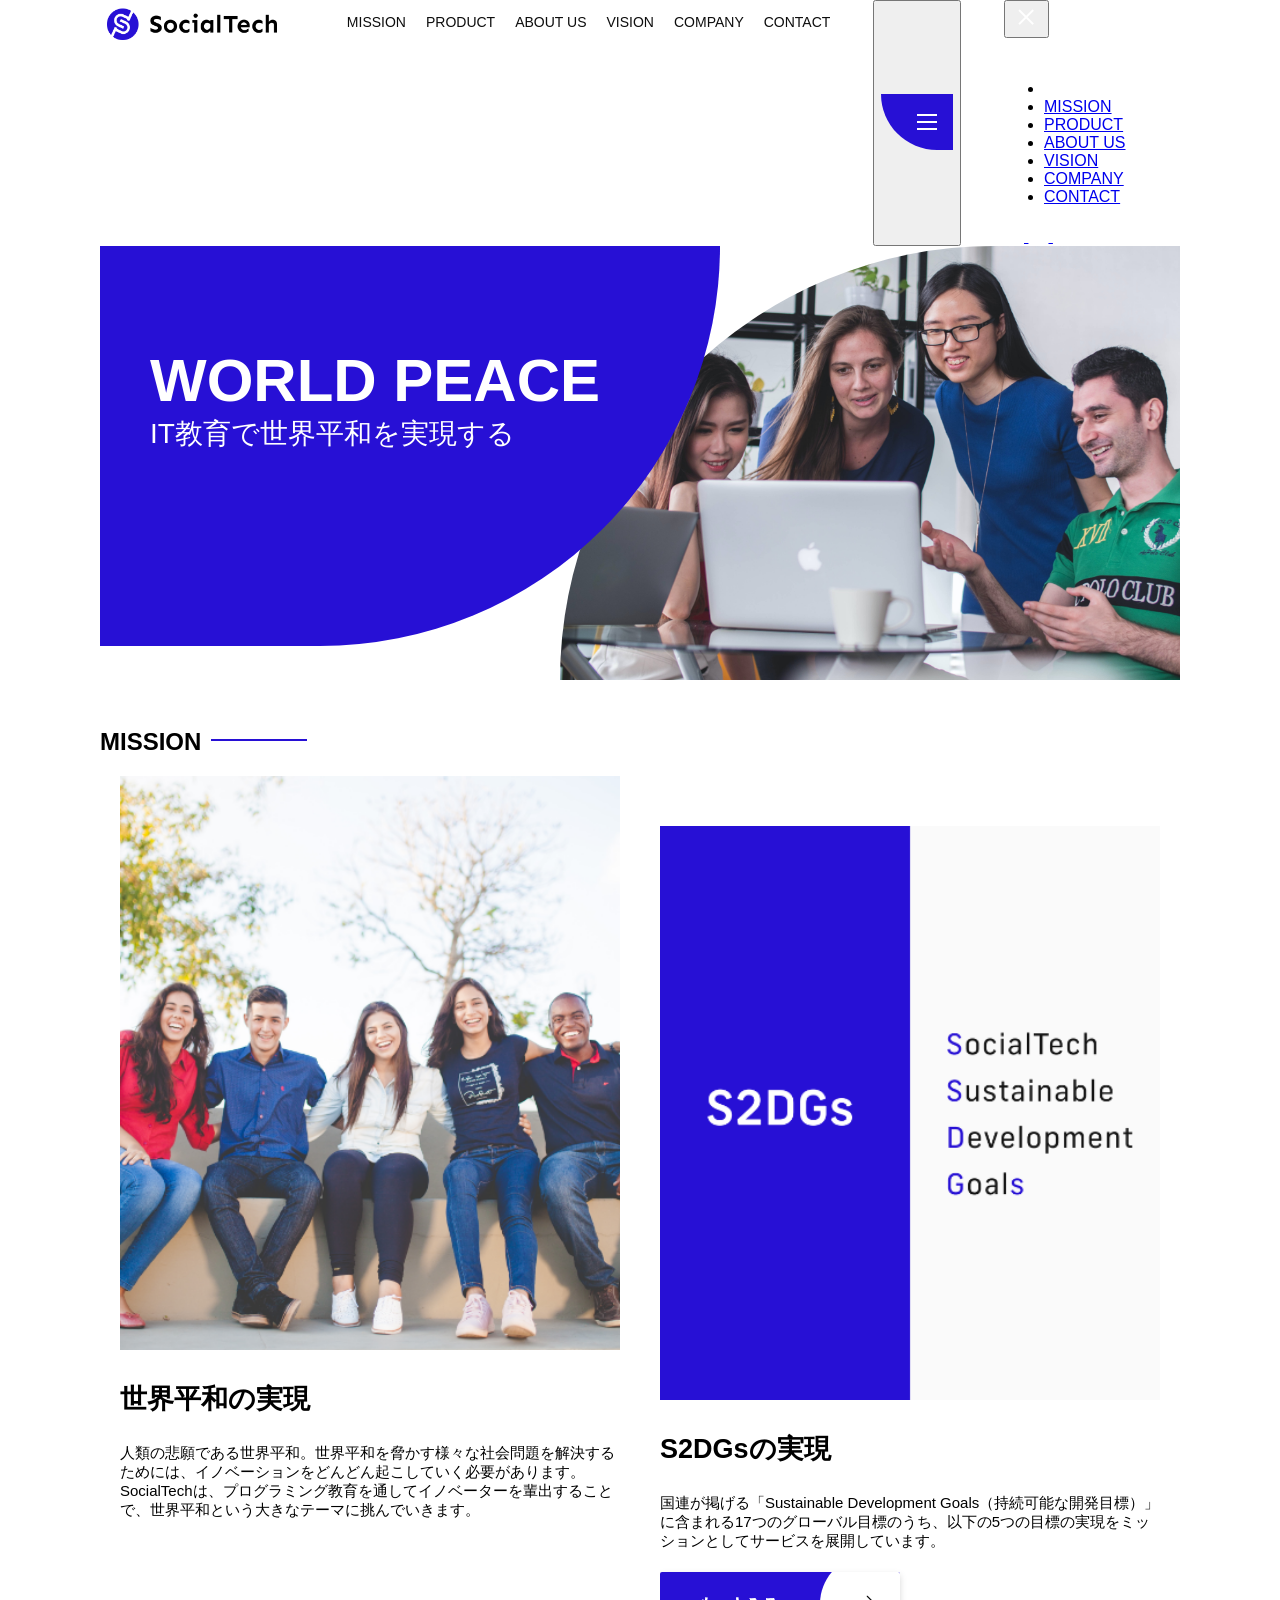
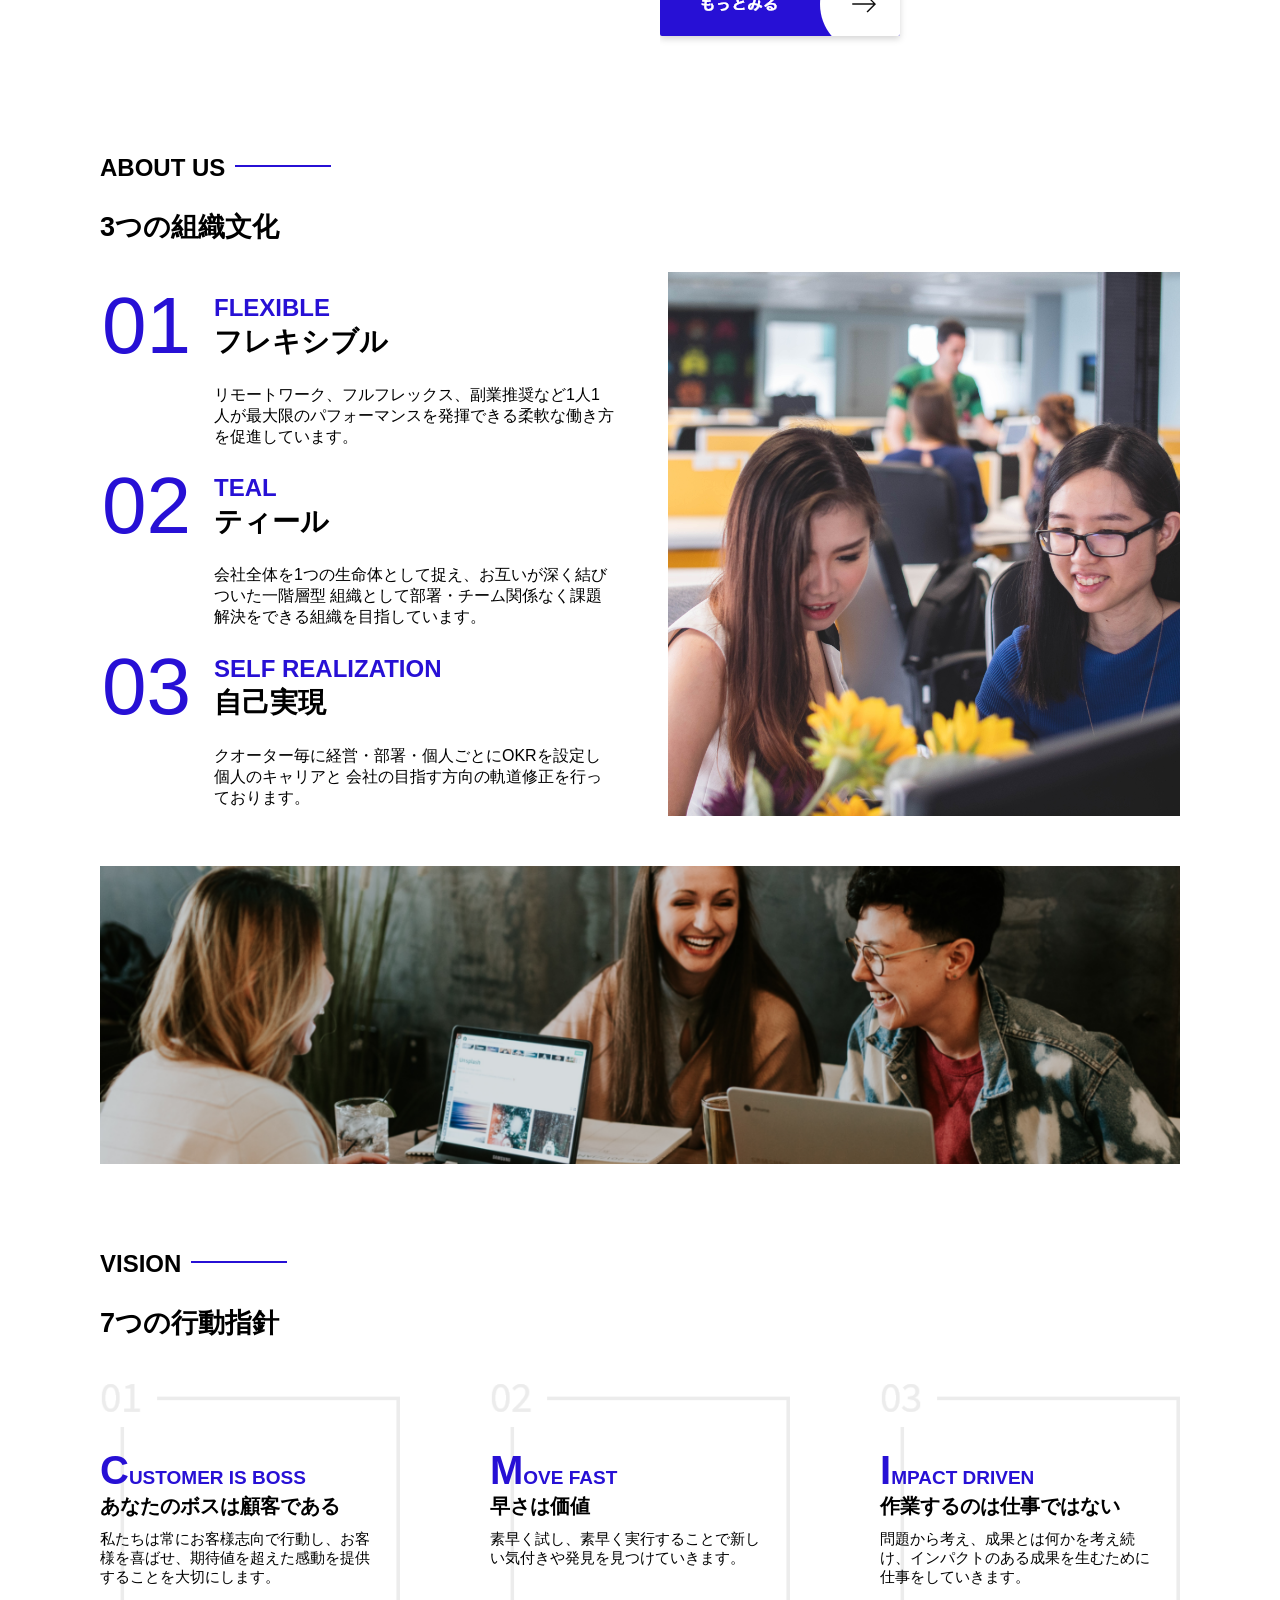
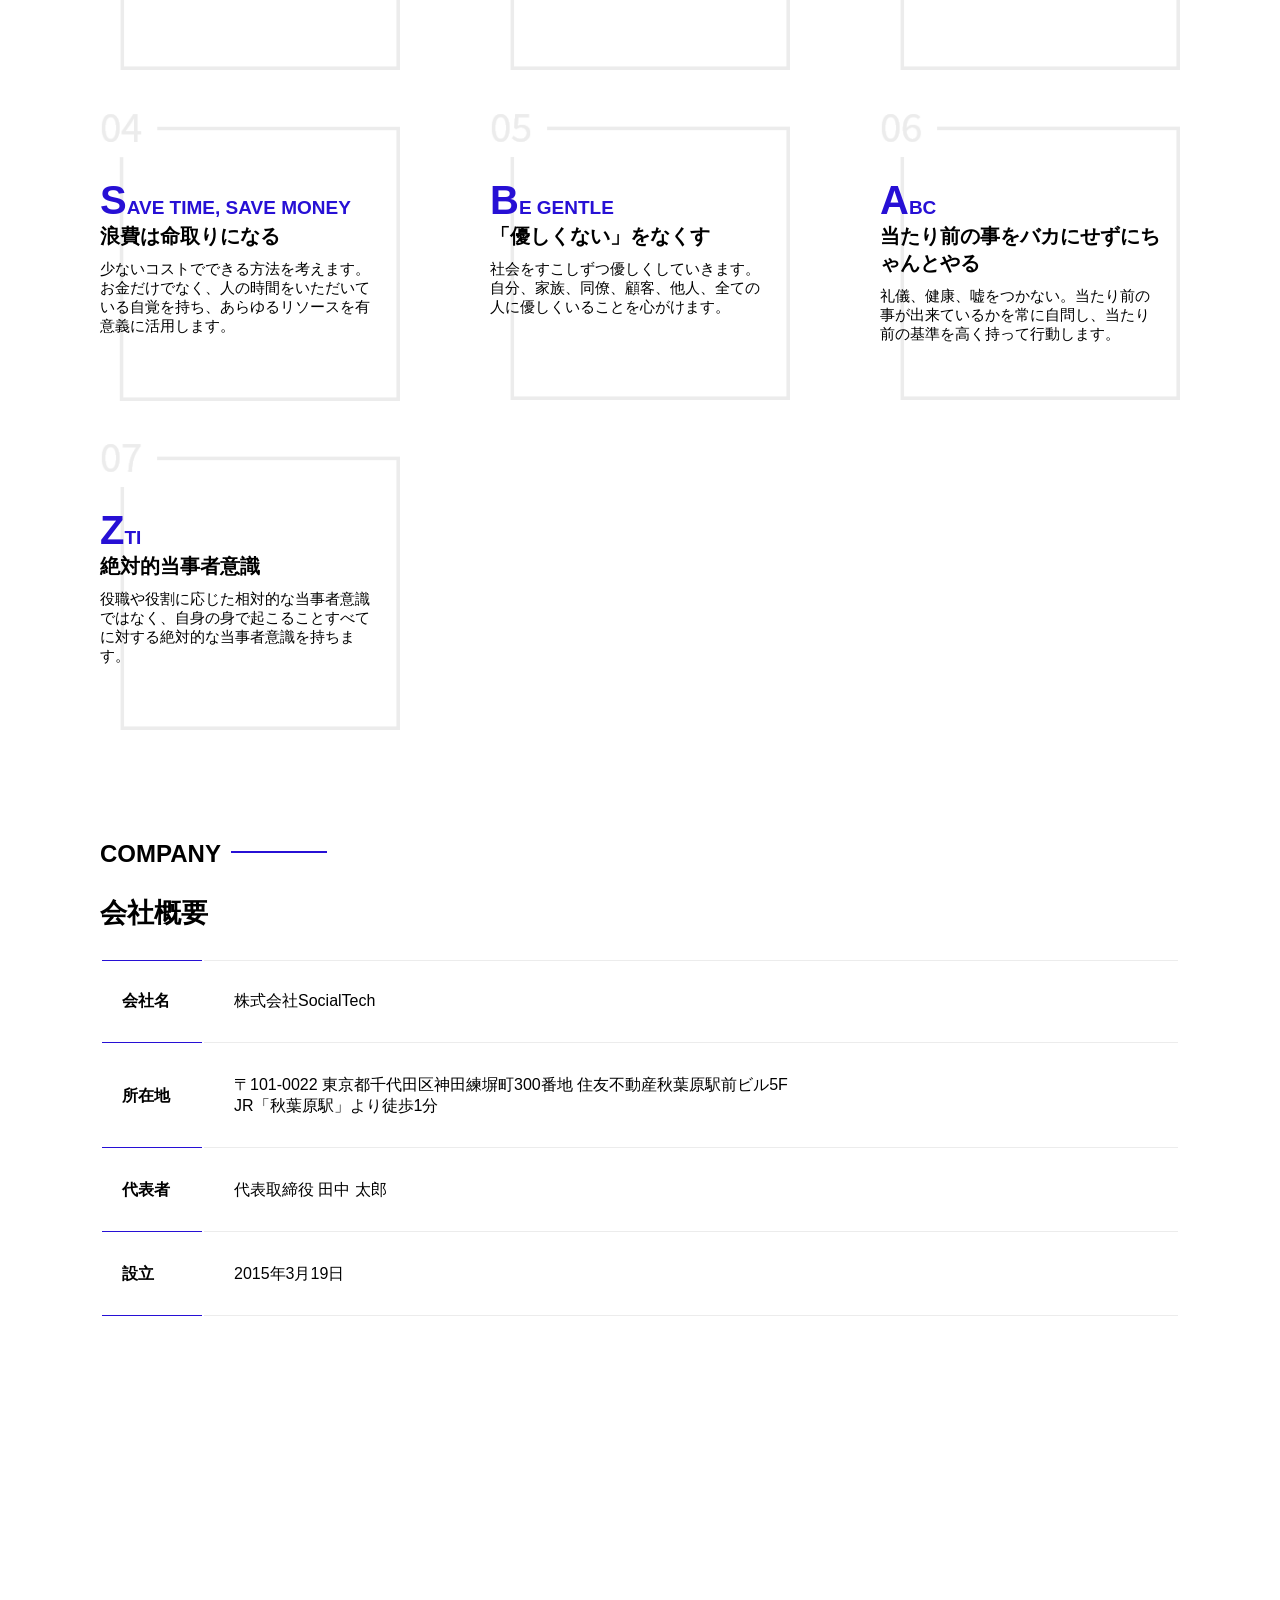
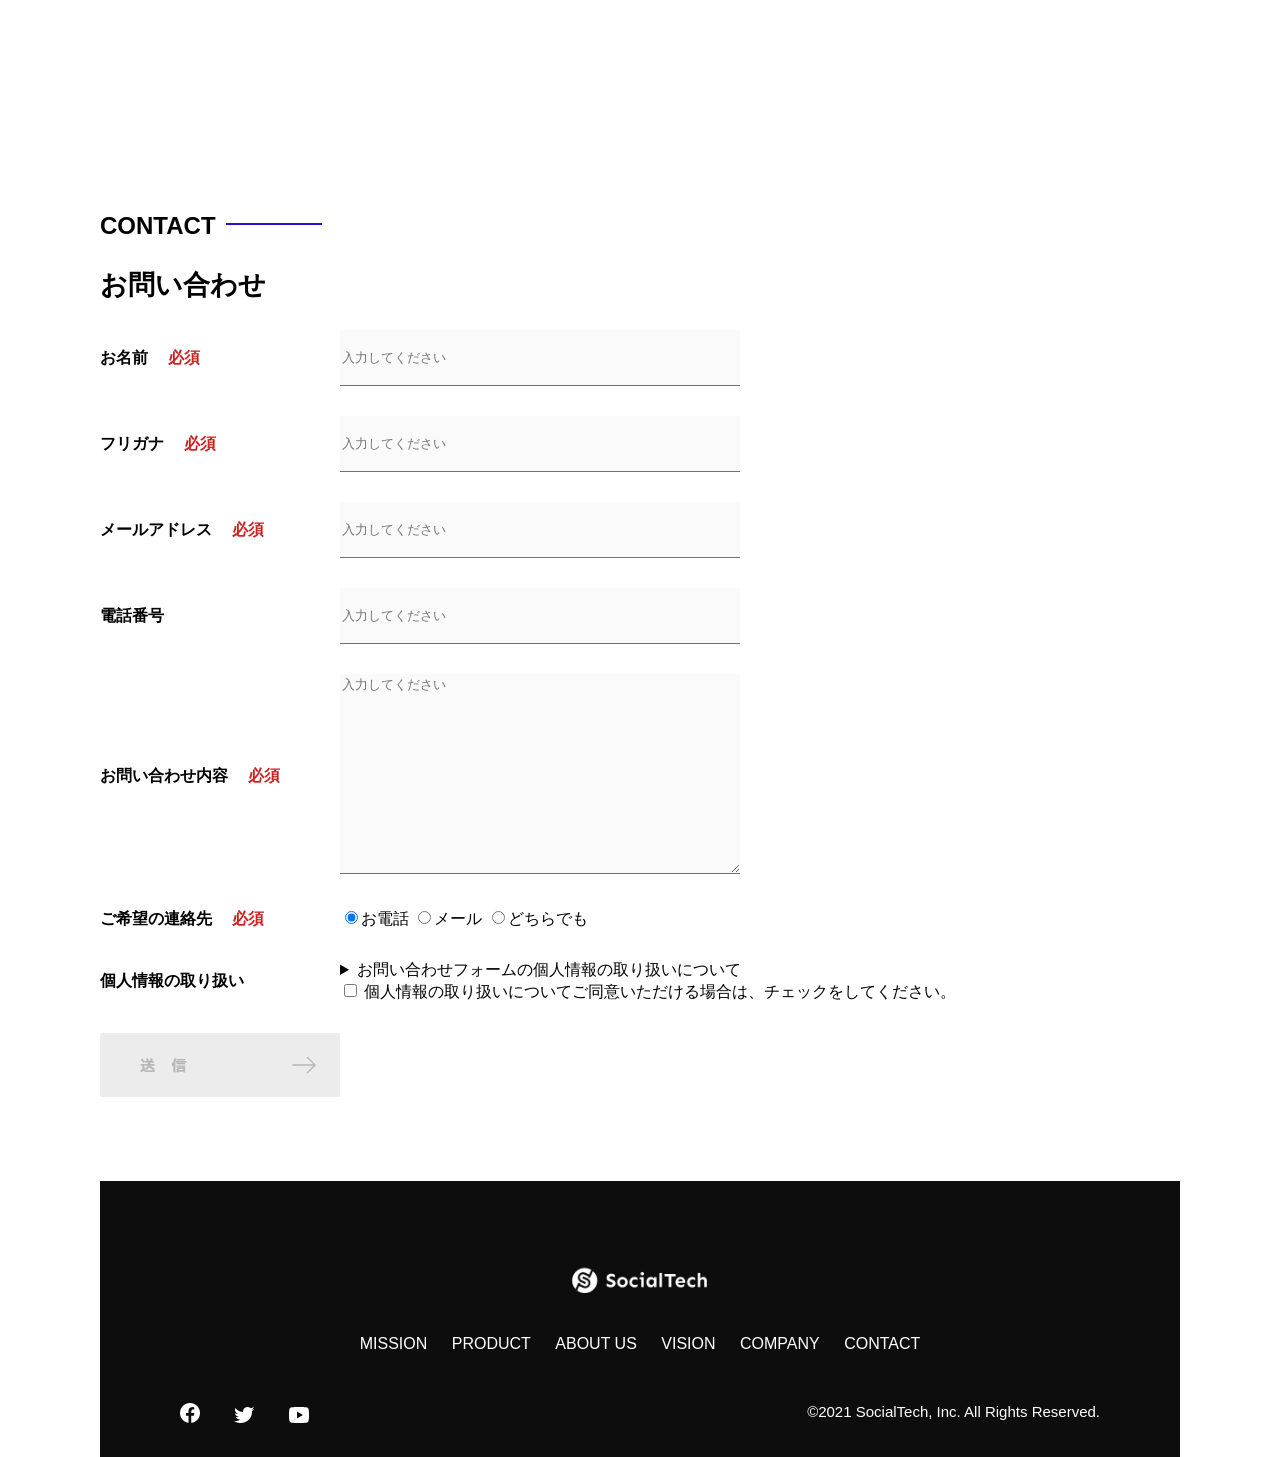
==== index.html @ 0f9f75aa "再アップ" ====
<!DOCTYPE html>
 <html>
 <head>
    <title>SocialTech</title>
     <meta charset="UTF-8">
     <meta name="description" content="SocialTechはEdTech業界のリーディングカンパニーを目指します。">
       <meta name="viewport" content="width=device-width, initial-scale=1.0">
        <link rel="stylesheet" href="style.css">
 </head>
 <body>
    <header>
       <a href="index.html" id="logo"><img src="images/logo.png" alt="トップページに戻る"></a>
     <nav id="nav-pc">
       <ul>
        <li><a href="mission.html">MISSION</a></li>
        <li><a href="product.html">PRODUCT</a></li>
        <li><a href="index.html#aboutus">ABOUT US</a></li>
        <li><a href="index.html#vision">VISION</a></li>
        <li><a href="index.html#company">COMPANY</a></li>
        <li><a href="index.html#contact">CONTACT</a></li>
       </ul>
   </nav>
   <button id="menu-sp" onclick="document.getElementById('nav-sp').style.display = 'block'">
         <img src="images/button-menu.png" alt="ナビゲーションを開く">
       </button>
       <div id="nav-sp">
         <button id="close" onclick="document.getElementById('nav-sp').style.display = 'none'">
           <img src="images/button-close.png" alt="ナビゲーションを閉じる">
         </button>

         <nav>
           <ul>
             <li>
               <a id="logo-sp" href="index.html" onclick="document.getElementById('nav-sp').style.display = 'none'"><img src="images/logo-sp.png" alt="トップページに戻る"></a>
             </li>
             <li><a class="menu" href="mission.html" onclick="document.getElementById('nav-sp').style.display = 'none'">MISSION</a></li>
             <li><a class="menu" href="product.html" onclick="document.getElementById('nav-sp').style.display = 'none'">PRODUCT</a></li>
             <li><a class="menu" href="index.html#aboutus" onclick="document.getElementById('nav-sp').style.display = 'none'">ABOUT US</a></li>
             <li><a class="menu" href="index.html#vision" onclick="document.getElementById('nav-sp').style.display = 'none'">VISION</a></li>
             <li><a class="menu" href="index.html#company" onclick="document.getElementById('nav-sp').style.display = 'none'">COMPANY</a></li>
             <li><a class="menu" href="index.html#contact" onclick="document.getElementById('nav-sp').style.display = 'none'">CONTACT</a></li>
           </ul>
         </nav>
         <div id="sns">
           <a href="https://www.facebook.com/sejuku2013">
             <img src="images/button-facebook.png" alt="Facebookのリンク">
           </a>
           <a href="https://twitter.com/samuraijuku">
             <img src="images/button-twitter.png" alt="Twitterのリンク">
           </a>
           <a href="https://www.youtube.com/channel/UCCFOQO5aDK0xXam4cUQXT8g">
             <img src="images/button-youtube.png" alt="YouTubeのリンク">
           </a>
         </div>
       </div>
  </header>
   <main>
    <article>
        <section id="main-visual">
            <div id="main-message">
            <h1>WORLD PEACE</h1>
            <p>IT教育で世界平和を実現する</p>
        </div>
        <img src="images/index/index-main.png" alt="PCの周りに集まる多国籍の仲間たち">
      </section>
      <section id="mission">
        <h2 class="index-h2">MISSION</h2>
        <div id="mission-flex">
          <div>
           <img id="mission-photo" src="images/index/index-mission.png" alt="屋外のベンチで写真を撮影する多国籍の仲間たち">
            <h3>世界平和の実現</h3>
            <p>
              人類の悲願である世界平和。世界平和を脅かす様々な社会問題を解決するためには、イノベーションをどんどん起こしていく必要があります。SocialTechは、プログラミング教育を通してイノベーターを輩出することで、世界平和という大きなテーマに挑んでいきます。
            </p>
          </div>
          <div>
          <img id="s2dgs" src="images/index/s2dgs.png" alt="S2DGs">
            <h3>S2DGsの実現</h3>
            <p>国連が掲げる「Sustainable Development Goals（持続可能な開発目標）」に含まれる17つのグローバル目標のうち、以下の5つの目標の実現をミッションとしてサービスを展開しています。</p>
            <a href="mission.html">
              <img src="images/button-more.png" alt="もっとみる">
            </a>
        </div>
      </section>
      <section id="aboutus">
        <h2 class="index-h2">ABOUT US</h2>
        <h3>3つの組織文化</h3>
        <div>
          <table class="culture-table">
            <tr>
              <td class="culture-num">01</td>
              <th><span class="culture-en">FLEXIBLE</span><br>フレキシブル</th>
            </tr>
            <tr>
              <td>
                <!--空のセル-->
              </td>
              <td class="culture-description">リモートワーク、フルフレックス、副業推奨など1人1人が最大限のパフォーマンスを発揮できる柔軟な働き方を促進しています。</td>
            </tr>
            <tr>
              <td class="culture-num">02</td>
              <th><span class="culture-en">TEAL</span><br>ティール</th>
            </tr>
            <tr>
              <td>
                <!--空のセル-->
              </td>
              <td class="culture-description">会社全体を1つの生命体として捉え、お互いが深く結びついた一階層型 組織として部署・チーム関係なく課題解決をできる組織を目指しています。</td>
            </tr>
            <tr>
              <td class="culture-num">03</td>
              <th><span class="culture-en">SELF REALIZATION</span><br>自己実現</th>
            </tr>
            <tr>
              <td>
                <!--空のセル-->
              </td>
              <td class="culture-description">クオーター毎に経営・部署・個人ごとにOKRを設定し個人のキャリアと 会社の目指す方向の軌道修正を行っております。</td>
            </tr>
          </table>
          <img class="culture-img" src="images/index/index-aboutus1.png" alt="笑顔で話し合う2人の女性">
        </div>
        <img class="culture-img2" src="images/index/index-aboutus2.png" alt="笑顔で話し合う3人の男女">
      </section>
       <section id="vision">
        <h2 class="index-h2">VISION</h2>
        <h3>7つの行動指針</h3>
        <div>
            <div class="vision-box">
               <img src="images/index/vision-01.png" alt="01">
               <div>
                 <h4>CUSTOMER IS BOSS</h4>
                 <h5>あなたのボスは顧客である</h5>
                 <p>私たちは常にお客様志向で行動し、お客様を喜ばせ、期待値を超えた感動を提供することを大切にします。</p>
               </div>
             </div>
             <div class="vision-box">
               <img src="images/index/vision-02.png" alt="02">
               <div>
                 <h4>MOVE FAST</h4>
                 <h5>早さは価値</h5>
                 <p>素早く試し、素早く実行することで新しい気付きや発見を見つけていきます。</p>
               </div>
             </div>
             <div class="vision-box">
               <img src="images/index/vision-03.png" alt="03">
               <div>
                 <h4>IMPACT DRIVEN</h4>
                 <h5>作業するのは仕事ではない</h5>
                 <p>問題から考え、成果とは何かを考え続け、インパクトのある成果を生むために仕事をしていきます。</p>
               </div>
             </div>
             <div class="vision-box">
               <img src="images/index/vision-04.png" alt="04">
               <div>
                 <h4>SAVE TIME, SAVE MONEY</h4>
                 <h5>浪費は命取りになる</h5>
                 <p>少ないコストでできる方法を考えます。お金だけでなく、人の時間をいただいている自覚を持ち、あらゆるリソースを有意義に活用します。</p>
               </div>
             </div>
             <div class="vision-box">
               <img src="images/index/vision-05.png" alt="05">
               <div>
                 <h4>BE GENTLE</h4>
                 <h5>「優しくない」をなくす</h5>
                 <p>社会をすこしずつ優しくしていきます。自分、家族、同僚、顧客、他人、全ての人に優しくいることを心がけます。</p>
               </div>
             </div>
             <div class="vision-box">
               <img src="images/index/vision-06.png" alt="06">
               <div>
                 <h4>ABC</h4>
                 <h5>当たり前の事をバカにせずにちゃんとやる</h5>
                 <p>礼儀、健康、嘘をつかない。当たり前の事が出来ているかを常に自問し、当たり前の基準を高く持って行動します。</p>
               </div>
             </div>
             <div class="vision-box">
               <img src="images/index/vision-07.png" alt="07">
               <div>
                 <h4>ZTI</h4>
                 <h5>絶対的当事者意識</h5>
                 <p>役職や役割に応じた相対的な当事者意識ではなく、自身の身で起こることすべてに対する絶対的な当事者意識を持ちます。</p>
               </div>
             </div>
        </div>
      </section>
       <section id="company">
        <h2 class="index-h2">COMPANY</h2>
        <h3>会社概要</h3>
        <table id="company-table">
             <tr>
               <th class="tableheader tableheader-first">会社名</th>
               <td class="cell cell-first">株式会社SocialTech</td>
             </tr>
             <tr>
               <th class="tableheader">所在地</th>
               <td class="cell">〒101-0022 東京都千代田区神田練塀町300番地 住友不動産秋葉原駅前ビル5F<br>JR「秋葉原駅」より徒歩1分</td>
             </tr>
             <tr>
               <th class="tableheader">代表者</th>
               <td class="cell">代表取締役 田中 太郎</td>
             </tr>
             <tr>
               <th class="tableheader">設立</th>
               <td class="cell">2015年3月19日</td>
             </tr>
           </table>
           <iframe src="https://www.google.com/maps/embed?pb=!1m18!1m12!1m3!1d3240.0688551336807!2d139.7720776771055!3d35.69992317258124!2m3!1f0!2f0!3f0!3m2!1i1024!2i768!4f13.1!3m3!1m2!1s0x60188fee13660e23%3A0x77137876edf742ac!2z5L2P5Y-L5LiN5YuV55Sj56eL6JGJ5Y6f6aeF5YmN44OT44Or!5e0!3m2!1sja!2sjp!4v1704858013291!5m2!1sja!2sjp" 
 style="border: 0" allowfullscreen="" loading="lazy">
 </iframe>
      </section>
      <section id="contact">
        <h2 class="index-h2">CONTACT</h2>
        <h3>お問い合わせ</h3>
        <form>
          <div>
            <div class="contact-heading">
              <label class="contact-label">お名前<span class="contact-span">必須</span></label>
            </div>
            <div>
              <input type="text" name="name" placeholder="入力してください" class="contact-textbox">
            </div>
          </div>
          <div>
            <div class="contact-heading">
              <label class="contact-label">フリガナ<span class="contact-span">必須</span></label>
            </div>
            <div>
              <input type="text" name="hurigana" placeholder="入力してください" class="contact-textbox">
            </div>
          </div>
          <div>
            <div class="contact-heading">
              <label class="contact-label">メールアドレス<span class="contact-span">必須</span></label>
            </div>
            <div>
              <input type="text" name="email" placeholder="入力してください" class="contact-textbox">
            </div>
          </div>
          <div>
            <div class="contact-heading">
              <label class="contact-label">電話番号</label>
            </div>
            <div>
              <input type="text" name="tel" placeholder="入力してください" class="contact-textbox">
            </div>
          </div>
          <div>
            <div class="contact-heading">
              <label class="contact-label">お問い合わせ内容<span class="contact-span">必須</span></label>
            </div>
            <div>
              <textarea class="contact-textarea" placeholder="入力してください" name="message"></textarea>
            </div>
          </div>
          <div>
            <div class="contact-heading">
              <label class="contact-label">ご希望の連絡先<span class="contact-span">必須</span></label>
            </div>
            <div>
              <input class="radiobutton" type="radio" value="tel" name="contact" checked><label>お電話</label>
              <input class="radiobutton" type="radio" value="mail" name="contact"><label>メール</label>
              <input class="radiobutton" type="radio" value="both" name="contact"><label>どちらでも</label>
            </div>
          </div>
          <div>
               <div class="contact-heading">
                 <label class="contact-label">個人情報の取り扱い</label>
               </div>
               <div>
                 <details>
                   <summary>お問い合わせフォームの個人情報の取り扱いについて</summary>
                   <div>
                     <dl>
                       <dt>１．組織の名称又は氏名</dt>
                       <dd>株式会社SocialTech</dd>
                       <dt>２．個人情報保護管理者（若しくはその代理人）の氏名又は職名、所属及び連絡先</dt>
                       <dd>
                         <p>鈴木 一郎 コーポレート部</p>
                         <p>メールアドレス：samurai@example.com</p>
                         <p>TEL：03-1234-5678</p>
                       </dd>
                       <dt>３．個人情報の利用目的</dt>
                       <dd>
                         <ul>
                           <li>本サービス及び本サービスに関連する情報の提供又はそれらに関する連絡のため</li>
                           <li>ユーザーの本人確認のため</li>
                           <li>当社サービスのご案内のため</li>
                           <li>当社の商品等の広告または宣伝（電子メールによるものを含むものとします。）</li>
                         </ul>
                       </dd>
                       <dt>４．個人情報の取り扱い業務の委託</dt>
                       <dd>個人情報の取扱業務の全部または一部を外部に業務委託する場合があります。その際、弊社は、個人情報を適切に保護できる管理体制を敷き実行していることを条件として委託先を厳選したうえで、機密保持契約を委託先と締結し、お客様の個人情報を厳密に管理させます。</dd>
                       <dt>５．個人情報の開示等の請求</dt>
                       <dd>
                         お客様は、弊社に対してご自身の個人情報の開示等（利用目的の通知、開示、内容の訂正・追加・削除、利用の停止または消去、第三者への提供の停止）に関して、当社問合わせ窓口に申し出ることができます。<br>
                         その際、弊社はお客様ご本人を確認させていただいたうえで、合理的な期間内に対応いたします。<br>
                         なお、個人情報に関する弊社問合わせ先は、次の通りです。
                       </dd>
                       <dd>
                         <p>株式会社SocialTech　個人情報問合せ窓口</p>
                         <p>〒150-0043　東京都千代田区神田練塀町300番地 住友不動産秋葉原駅前ビル5F</p>
                         <p>メールアドレス：samurai@example.com　TEL：03-1234-5678</p>
                       </dd>
 
                       <dt>６．個人情報を提供されることの任意性について</dt>
                       <dd>お客様がご自身の個人情報を弊社に提供されるか否かは、お客様のご判断によりますが、もしご提供されない場合には、適切なサービスが提供できない場合がありますので予めご了承ください。</dd>
                     </dl>
                   </div>
                 </details>
                 <input type="checkbox" name="agree">
                 <span>個人情報の取り扱いについてご同意いただける場合は、チェックをしてください。</span>
               </div>
             </div>
             <input type="image" src="images/button-submit.png" alt="送信する">
        </form>
      </section>
    </article>
  </main>

   <footer>
      <div id="footer-logo">
        <img src="images/logo-sp.png" alt="SocialTech">
      </div>
      <div id="footer-link">
        <a href="mission.html">MISSION</a>
        <a href="product.html">PRODUCT</a>
        <a href="index.html#aboutus">ABOUT US</a>
        <a href="index.html#vision">VISION</a>
        <a href="index.html#company">COMPANY</a>
        <a href="index.html#contact">CONTACT</a>
      </div>
      <div id="sns-footer">
         <div class="sns-btns">
           <a href="https://www.facebook.com/sejuku2013"><img src="images/button-facebook.png" alt="Facebookのリンク"></a>
           <a href="https://twitter.com/samuraijuku"><img src="images/button-twitter.png" alt="Twitterのリンク"></a>
           <a href="https://www.youtube.com/channel/UCCFOQO5aDK0xXam4cUQXT8g"><img src="images/button-youtube.png" alt="YouTubeのリンク"></a>
         </div>
         <p id="copyright">&copy;2021 SocialTech, Inc. All Rights Reserved.</p>
       </div>
    </footer>
 </body>
 </html>
---- style.css ----
/* PC、スマホ共通スタイル */
* {
  box-sizing: border-box;
}

p {
  font-size: 15px;
}

body {
     max-width: 1080px;
   margin: 0 auto 0 auto;
  font-family: "Source Sans Pro", "Hiragino Kaku Gothic ProN", Meiryo, Arial, sans-serif;
}
 header {
   display: flex;
   justify-content: space-between;
 }
 #nav-pc {
   font-size: 14px;
 }
 
 #nav-pc ul {
   display: flex;
   padding-left: 0;
 }
 
 #nav-pc li {
   list-style: none;
 }
 
 /* ナビゲーションのリンクの装飾設定 */
 #nav-pc a {
   text-decoration: none;
   margin-left: 20px;
   color: #0d0d0d;
 }
 
 #nav-pc a:hover {
   text-decoration: underline;
 }

 #main-visual {
   position: relative;
   height: 400px;
 }

 #main-message {
   position: absolute;
   top: 0;
   left: 0;
   background-color: #2710d5;
   color: #ffffff;
   border-radius: 0 0 476px 0;
   max-width: 620px;
   height: 100%;
   width: 100%;
   z-index: 11;
 }

 #main-message > h1 {
   font-size: 60px;
   margin: 100px 0 0 50px;
 }
 #main-message > p { 
   font-size: 28px;
   margin: 0 0 0 50px;
 }
 #main-visual > img {
   max-width: 620px;
   border-radius: 476px 0 0 0;
   position: absolute;
   top: 0;
   right: 0;
   z-index: 10;
 }
 h2 {
   margin: 40px 0 0 0;
 }
 
 h2::after {
   content: url("images/line.png");
   margin-left: 10px;
 }
 
 h3 {
   font-size: 27px;
 }
 #mission {
   margin: 80px auto 80px auto;
 }
 
 #mission-flex {
   display: flex;
 }
 #mission-flex > div {
   width: 50%;
   margin: 20px;
 }
 
 #mission-photo {
   width: 100%;
 }
 
 #s2dgs {
   margin-top: 50px;
   width: 100%;
 }
  #aboutus {
   margin: 80px auto 80px auto;
 }
 
 /* 3つの組織文化と画像を入れる枠 */
 #aboutus > div {
   display: flex;
 }
 .culture-img {
   width: 50%;
   align-self: flex-start;
 }
 
 .culture-img2 {
   margin-top: 50px;
   width: 100%;
 }
 .culture-table {
   margin-right: 50px;
 }
 .culture-num {
   font-size: 80px;
   color: #2710d5;
   padding: 0 20px 0 0;
 }

 /* 見出し */
 .culture-table th {
   text-align: left;
   font-size: 28px;
   font-weight: bold;
 }

 /* 組織文化英語 */
 .culture-en {
   color: #2710d5;
   font-size: 24px;
 }

 /* 説明文 */
 .culture-description {
   margin: 0;
 }
 #vision {
   margin: 80px auto 80px auto;
 }
 
 /* セクション内の外枠*/
 #vision > div {
   display: flex;
   justify-content: space-between;
   flex-wrap: wrap;
 }
 
 /*7つの行動指針の枠*/
 .vision-box {
   width: 300px;
   height: 300px;
   margin-bottom: 30px;
   position: relative;
 }
 .vision-box > img {
   width: 100%;
   position: relative;
   z-index: 30;
 }
 
 .vision-box > div {
   position: absolute;
   top: 0;
   left: 0;
   z-index: 31;
   margin-right: 20px;
 }
 
 .vision-box > div > h4 {
   color: #2710d5;
   font-size: 19px;
   margin: 80px 0 0 0;
 }
 
 .vision-box > div > h4::first-letter {
   font-size: 40px;
 }
 
 .vision-box > div > h5 {
   font-size: 20px;
   margin: 0 0 0 0;
 }
 
 .vision-box > div > p {
   margin: 10px 0 0 0;
 }
 #company {
   margin: 80px auto 80px auto;
 }
  #company-table {
   width: 100%;
 }
 
 .tableheader {
   text-align: left;
   padding: 20px;
   border-bottom-color: #2710d5;
   border-bottom-width: 1px;
   border-bottom-style: solid;
   width: 100px;
 }
 
 .tableheader-first {
   border-top-color: #2710d5;
   border-top-width: 1px;
   border-top-style: solid;
 }
 
 .cell {
   padding: 30px;
   border-bottom-color: #ececec;
   border-bottom-width: 1px;
   border-bottom-style: solid;
 }
 
 .cell-first {
   border-top-color: #ececec;
   border-top-width: 1px;
   border-top-style: solid;
 }
 #company > iframe {
   width: 100%;
   height: 368px;
   margin-top: 40px;
 }
 #contact {
   margin: 80px auto 80px auto;
 }
 
 /* 外枠 */
 #contact > form > div {
   display: flex;
   flex-direction: row;
   flex-wrap: wrap;
   padding-bottom: 30px;
 }
  .contact-heading {
   width: 240px;
   align-self: center;
 }
 /* 見出しのラベル */
 .contact-label {
   font-weight: bold;
 }
 /* 必須 */
 .contact-span {
   color: #ce2222;
   margin: 0 0 0 20px;
   font-weight: bold;
 }
 .contact-textbox {
   border-top: 0px;
   border-left: 0px;
   border-right: 0px;
   border-bottom-width: 1px;
   border-bottom-color: #707070;
   border-style: solid;
   background-color: #fafafa;
   width: 400px;
   height: 56px;
 }
 
 /* お問い合わせ内容のテキストエリア */
 .contact-textarea {
   border-top: 0px;
   border-left: 0px;
   border-right: 0px;
   border-bottom-width: 1px;
   border-bottom-color: #707070;
   background-color: #fafafa;
   width: 400px;
   height: 200px;
}
#contact dt {
   font-weight: bold;
 }
 
 #contact dd {
   margin: 0 0 16px 0;
 }
 
 #contact dd p {
   margin: 0;
 }
 
 #contact dd ul {
   padding-left: 0;
 }
 
 #contact dd li {
   margin-bottom: 0;
   list-style: none;
 }
 footer {
   background-color: #0d0d0d;
   text-align: center;
   padding: 80px 80px 30px 80px;
 }
 
 #footer-logo {
   margin-bottom: 30px;
 }
 #footer-link {
   margin-bottom: 50px;
 }
 
 #footer-link > a {
   text-decoration: none;
   margin: 10px;
   color: #ffffff;
 }
 
 #footer-link > a:hover {
   text-decoration: underline;
 }
  #sns-footer {
   display: flex;
   justify-content: space-between;
 }
 
 #sns-footer a {
   margin-right: 30px;
 }
 
 #copyright {
   color: #ffffff;
   margin: 0;
 }
 @media screen and (max-width: 767px) {
   /* PC用ナビゲーション非表示 */
   #nav-pc {
     display: none;
   }
 
   /* ハンバーガーメニュー */
   #menu-sp {
     display: block;
     background-color: transparent;
     float: right;
     padding: 0;
     border: none;
   }
 
   /* スマホ用ナビゲーションの表示切替*/
   /* 初期状態、レイアウトと非表示設定 */
   #nav-sp {
     background-color: #2710d5;
     position: fixed;
     left: 0;
     top: 0;
     height: 100%;
     width: 100%;
     display: none;
     z-index: 100;
   }
    #close {
     position: absolute;
     top: 20px;
     right: 20px;
     background-color: transparent;
     border: none;
   }
 
   #nav-sp nav ul {
     padding-left: 0;
   }
 
   #nav-sp nav li {
     list-style: none;
   }
 
   /* ナビゲーションメニュー用ロゴ */
   #logo-sp {
     margin: 80px 0 30px 20px;
   } 
    #nav-sp nav a {
    display: block;
    color: #ffffff;
  }
 
  #nav-sp nav a:hover {
     text-decoration: underline;
   }
 
   #nav-sp .menu {
     text-decoration: none;
     margin: 0 20px 0 20px;
     height: 44px;
     font-size: 16px;
     background-image: url("images/arrow.png");
     background-repeat: no-repeat;
     background-position: right top;
   }
   #sns {
    position: absolute;
    bottom: 20px;
    left: 20px;
  }

  #sns > a {
    margin-right: 30px;
  }
   }
   
/*======== 中略 ========*/


/* mission.html用スタイル */
/* ミッションのメインビジュアル */
.mission-main-inner {
  background-image: url("images/mission/mission-main.png");
  background-repeat: no-repeat;
  background-position-y: center;
}

#mission-title {
  background-color: #2710d5;
  width: 368px;
  color: #ffffff;
  height: 496px;
  border-radius: 0 248px 248px 0;
  position: relative;
}

#mission-title h1 {
  position: absolute;
  top: 0;
  left: 100px;
  font-size: 80px;
  line-height: 1;
}

#mission-title h1 span {
  font-size: 26px;
}

#mission-title > p {
  position: absolute;
  top: 350px;
  left: 100px;
  font-size: 16px;
}

/* ミッションページ　S2DGSの設定 */
#mission-s2dgs {
  padding: 20px;
}

.mission-h2 {
  color: #2710d5;
  font-size: 40px;
}

.mission-h2::after {
  content: none;
}

/* ミッションページ　5つのゴールの設定 */
#mission-five-goals {
  padding: 20px;
  display: flex;
}

#mission-five-goals .five-goals-image {
  width: 30%;
  padding: 20px;
}

#mission-five-goals .five-goals-image img {
  width: 100%;
}

#mission-five-goals .five-goals-read {
  width: 70%;
  padding: 20px;
}

#mission-five-goals .five-goals-read > div {
  margin-bottom: 40px;
}

.fivegoals-image-right {
  float: right;
  margin: 20px;
}

.fivegoals-image-left {
  float: left;
  margin: 20px;
}

.fivegoals-number {
  color: #2710d5;
  font-size: 48px;
  font-weight: bold;
  margin: 0;
}

.fivegoals-h3 {
  font-size: 28px;
  margin: 0;
}

.fivegoals-p {
  margin: 0;
}

 /* プロダクトページ */
 .product-main-inner {
   background-image: url("images/product/product-main.png");
   background-repeat: no-repeat;
   background-position-y: center;
 }
 
 #product-title {
   background-color: #2710d5;
   width: 368px;
   color: #ffffff;
   height: 496px;
   border-radius: 0 248px 248px 0;
   position: relative;
 }
 
 #product-title h1 {
   position: absolute;
   top: 0;
   left: 100px;
   font-size: 80px;
   line-height: 1;
 }
 
 #product-title h1 span {
   font-size: 26px;
 }
 
 #product-title > p {
   position: absolute;
   top: 350px;
   left: 100px;
   font-size: 16px;

 }
.product-section {
   display: flex;
   padding: 20px 20px 0;
 }
 
 .product-section .product-section-img {
   width: 450px;
 }
 
 /* 左が画像のセクション*/
 .product-section-left .product-section-img img {
   width: 100%;
   padding: 0 40px 30px 0;
   border-radius: 0 432px 0 0;
 }
 
 .product-section-left .product-read {
   width: 50%;
   flex-grow: 1;
 }
 
 .product-section-left .product-read p {
   margin-bottom: 0;
 }
 
 /* 右が画像のセクション*/
 .product-section-right {
   justify-content: space-between;
 }
 
 .product-section-right .product-section-img img {
   width: 100%;
   padding: 0 0 30px 40px;
   border-radius: 432px 0 0 0;
 }
 
 .product-section-right .product-read {
   width: 500px;
 }
 
 .product-h2 {
   color: #2710d5;
   font-size: 24px;
   margin: 0;
 }
 
 .product-h3 {
   font-size: 28px;
   margin: 0;
 }
 /* プロダクトページ */
   #product-main {
     height: 256px;
     margin-top: 4%;
     position: relative;
   }
 
   .product-main-inner {
     height: 80%;
     background-size: cover;
   }
 
   #product-title {
     width: 136px;
     height: 256px;
     position: absolute;
     top: -10%;
   }
   
   #product-title h1 {
     left: 20px;
     font-size: 40px;
   }
 
   #product-title h1 span {
     font-size: 18px;
   }
 
   #product-title > p {
     top: 180px;
     left: 20px;
     font-size: 13px;
   }
   .product-section {
     flex-direction: column;
   }
 
   .product-section .product-section-img {
     width: 100%;
   }
   
   .product-section .product-section-img img {
     width: 100%;
     padding: 0;
   }
 
   /* 左が画像のセクション*/
   .product-section-left .product-section-img img {
     border-radius: 0 300px 0 0;
   }
 
   .product-section-left .product-read {
     width: 100%;
     flex-grow: 1;
   }
 
   /* 右が画像のセクション*/
   .product-section-right .product-section-img img {
     order: 1;
     border-radius: 300px 0 0 0;
   }
 
   .product-section-right .product-read {
     order: 2;
     width: 100%;
   }

/*====================
スマートフォン用のスタイル
=====================*/

/*======== 後略 ========*/
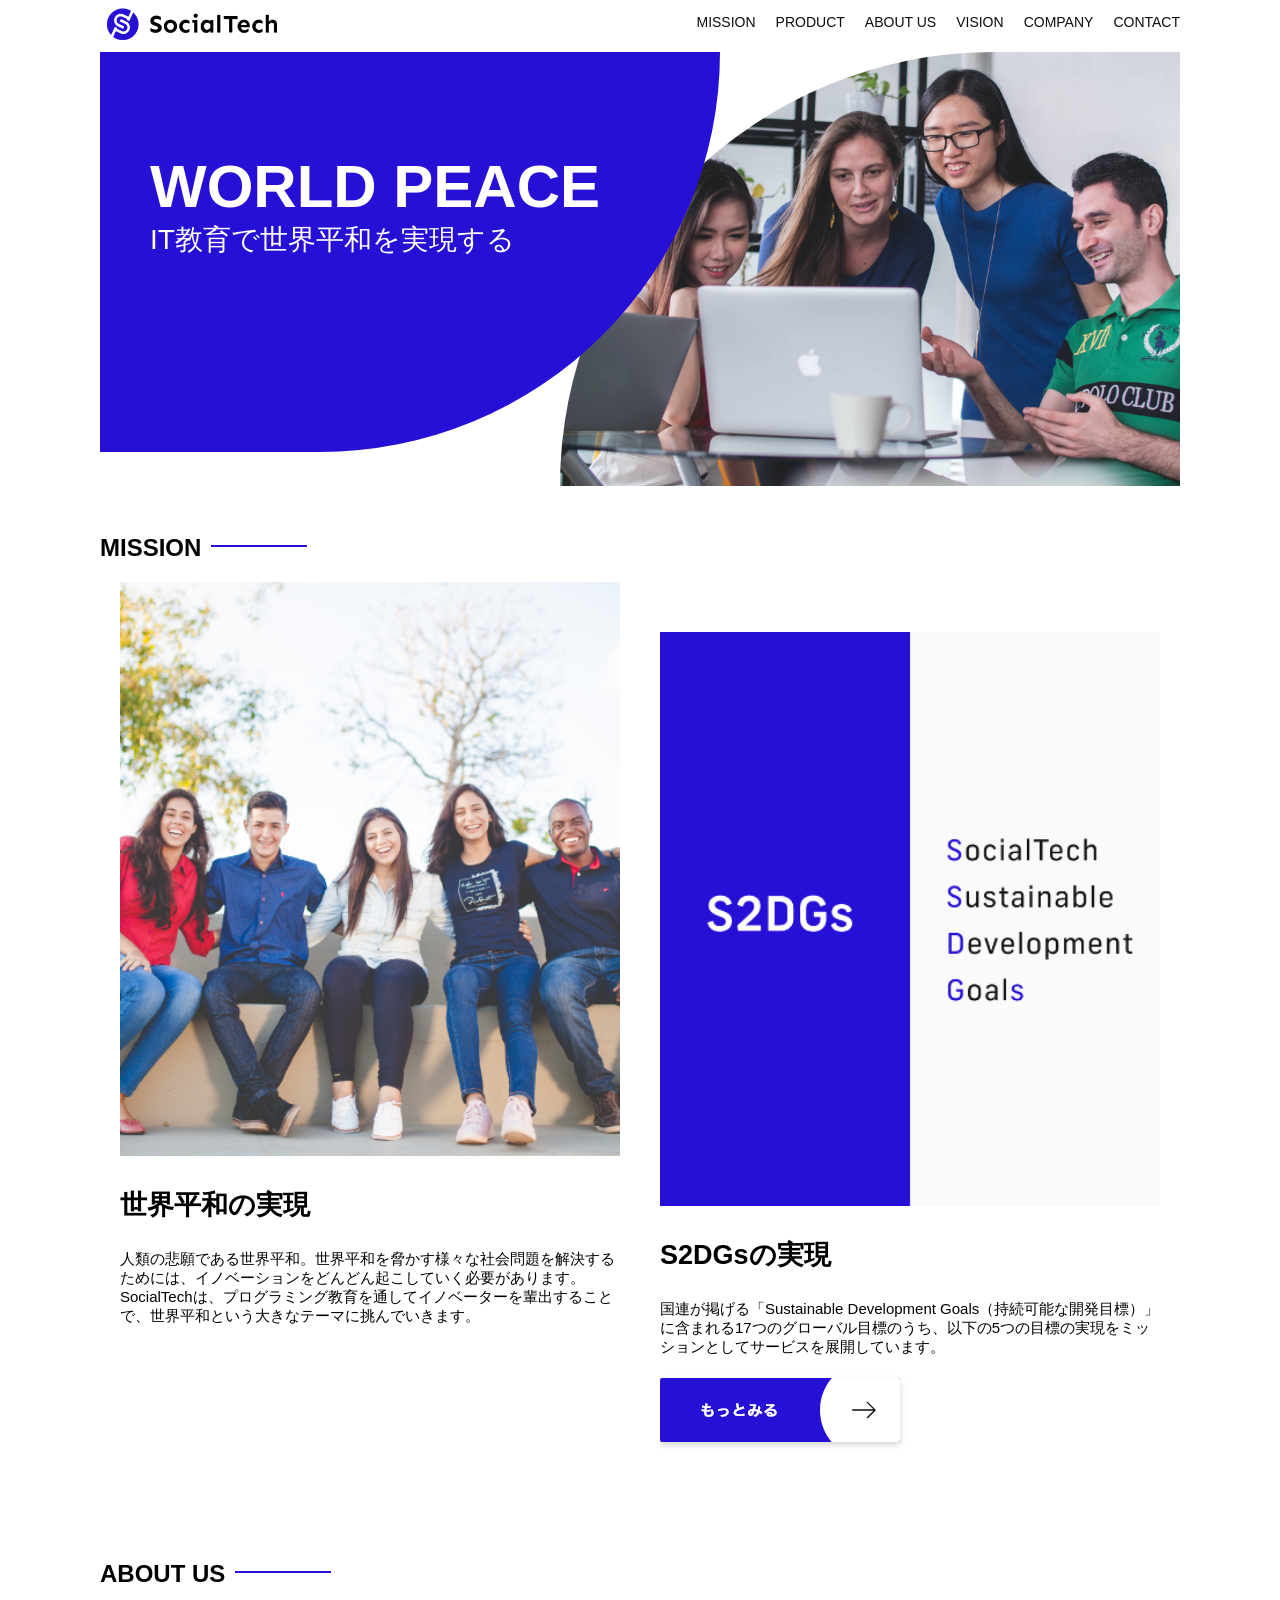
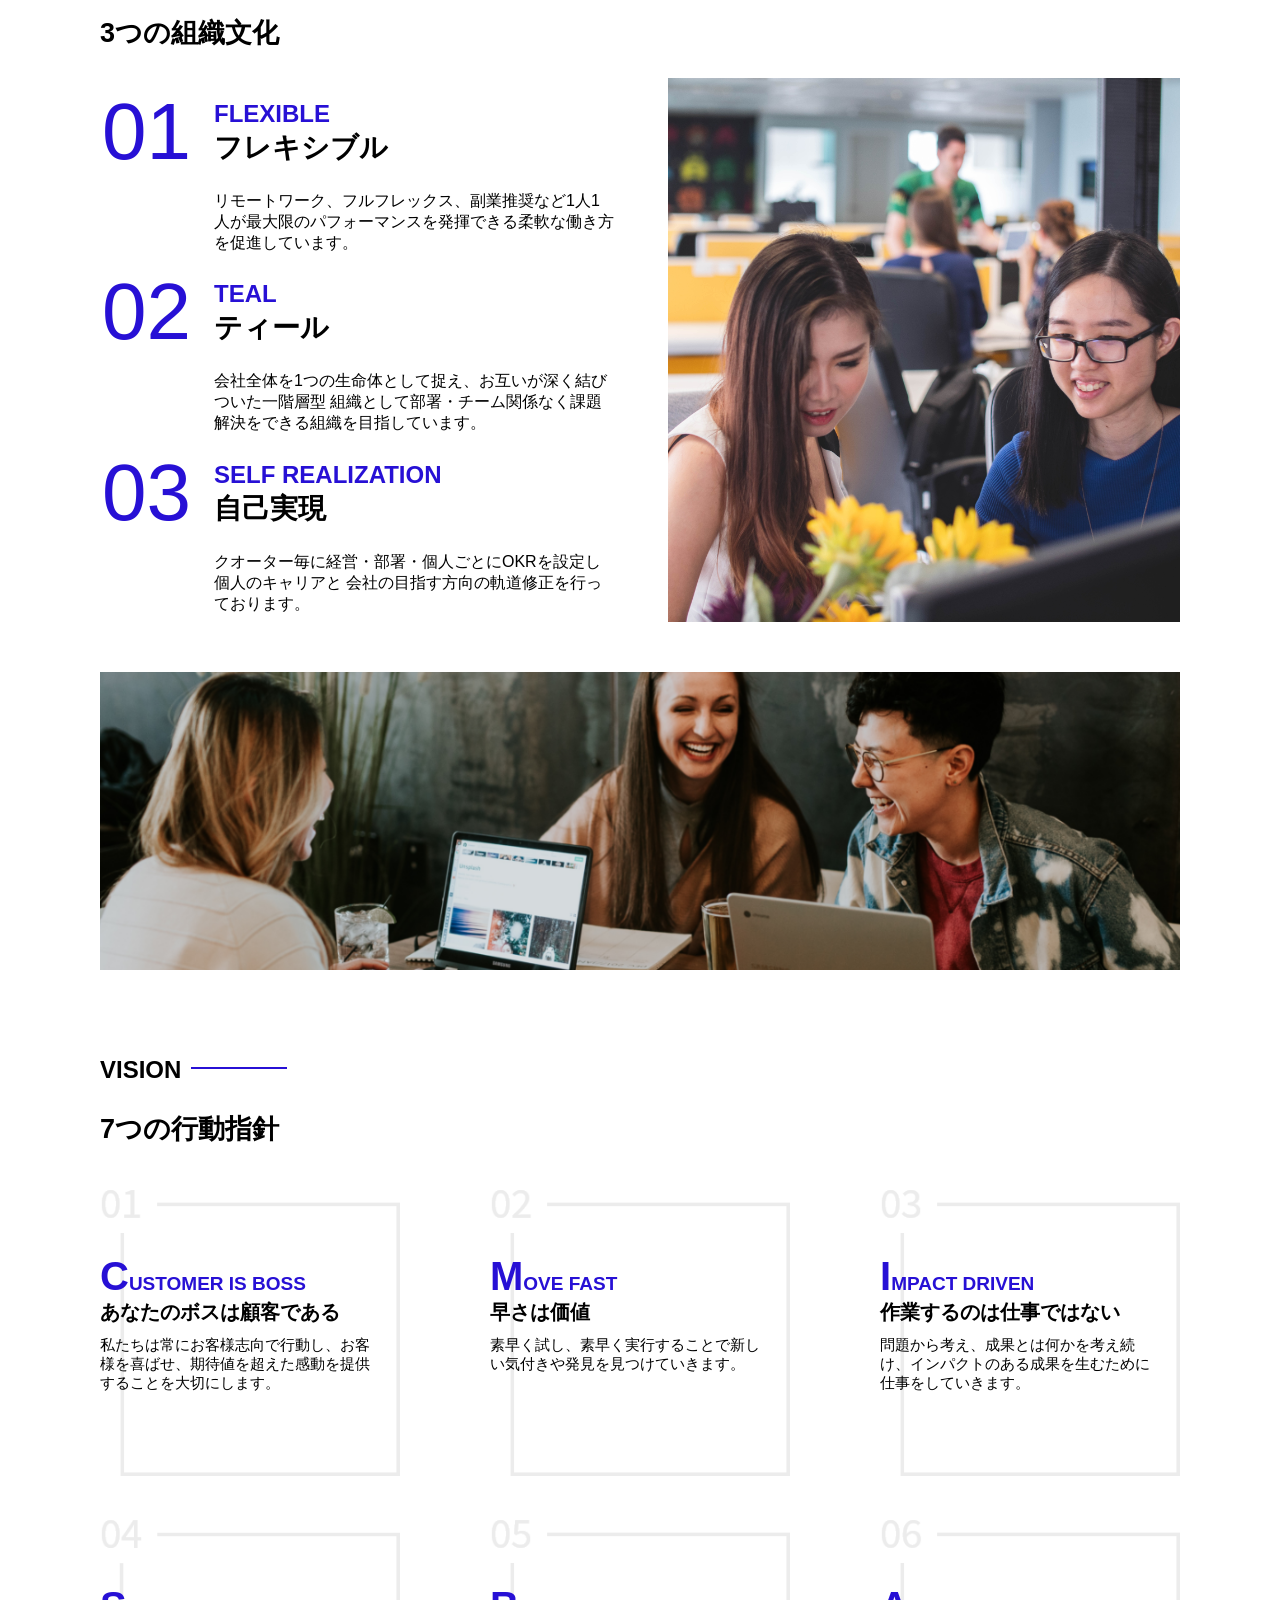
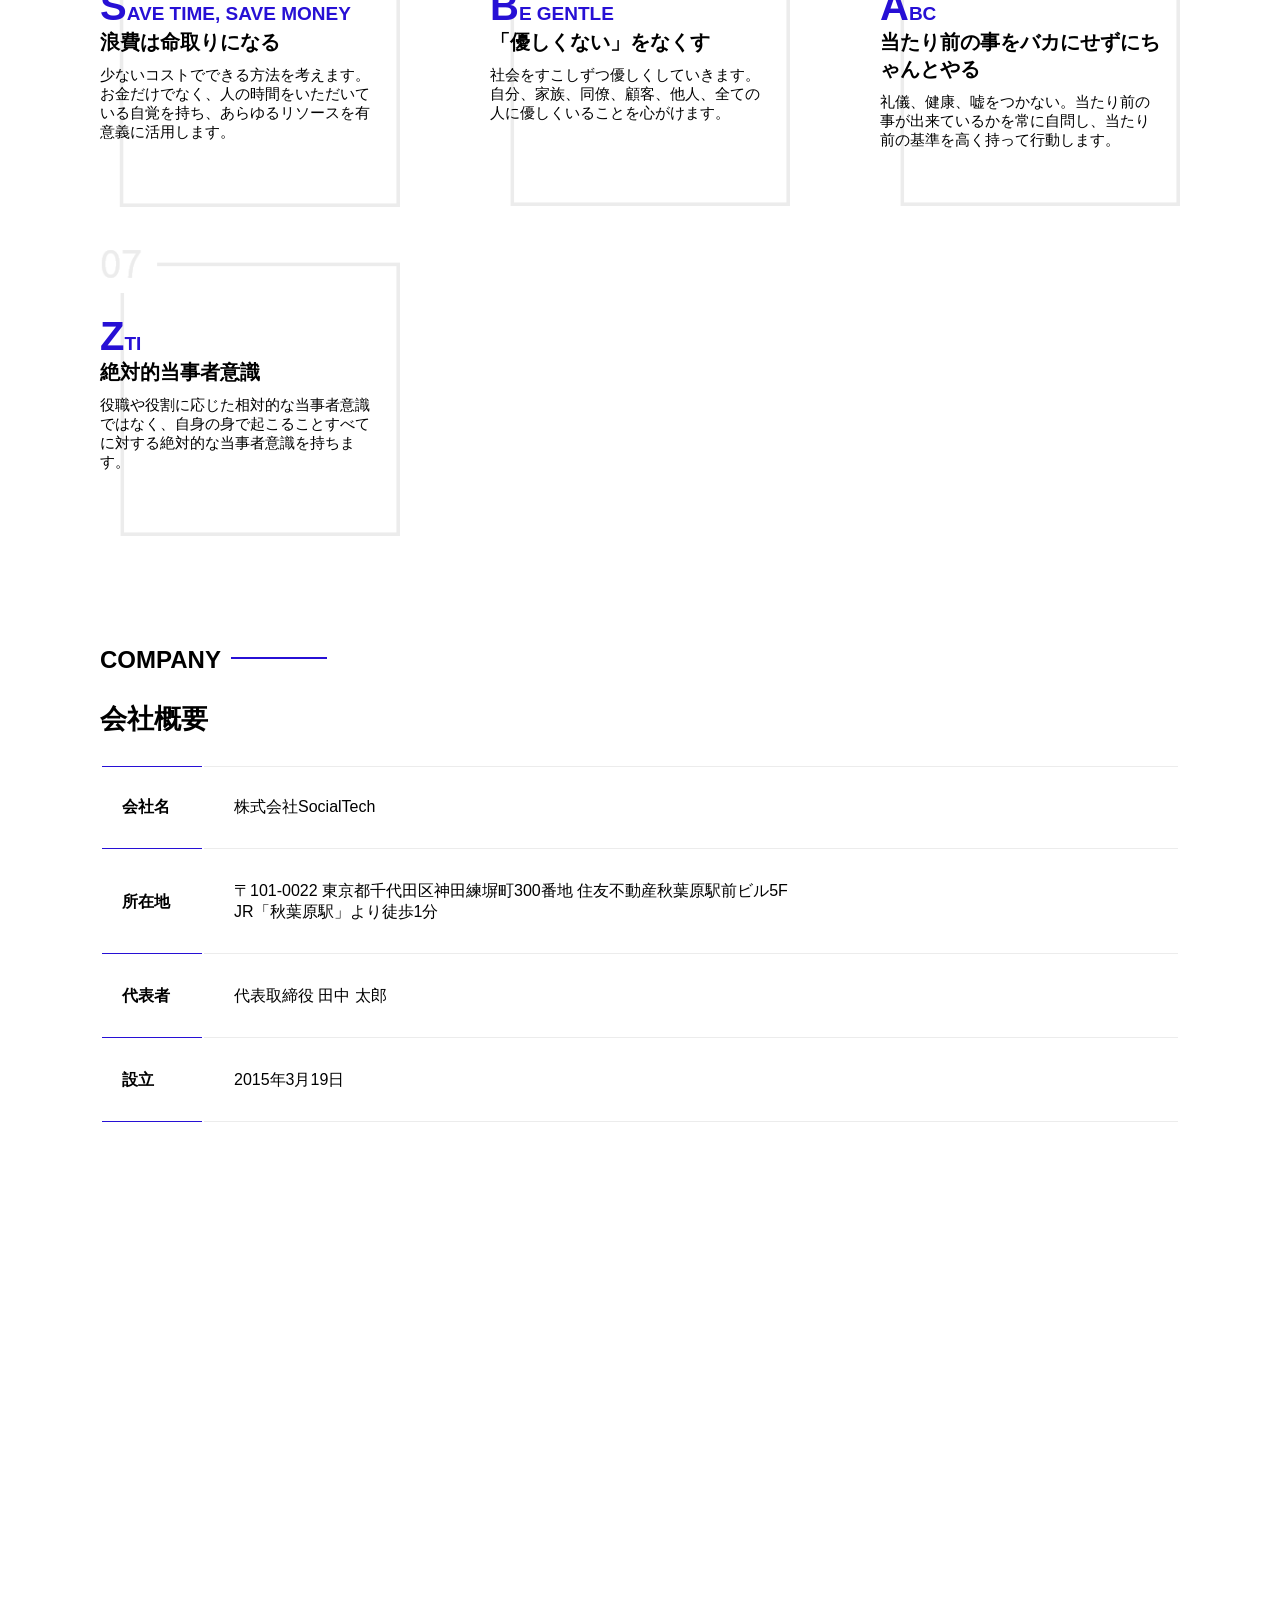
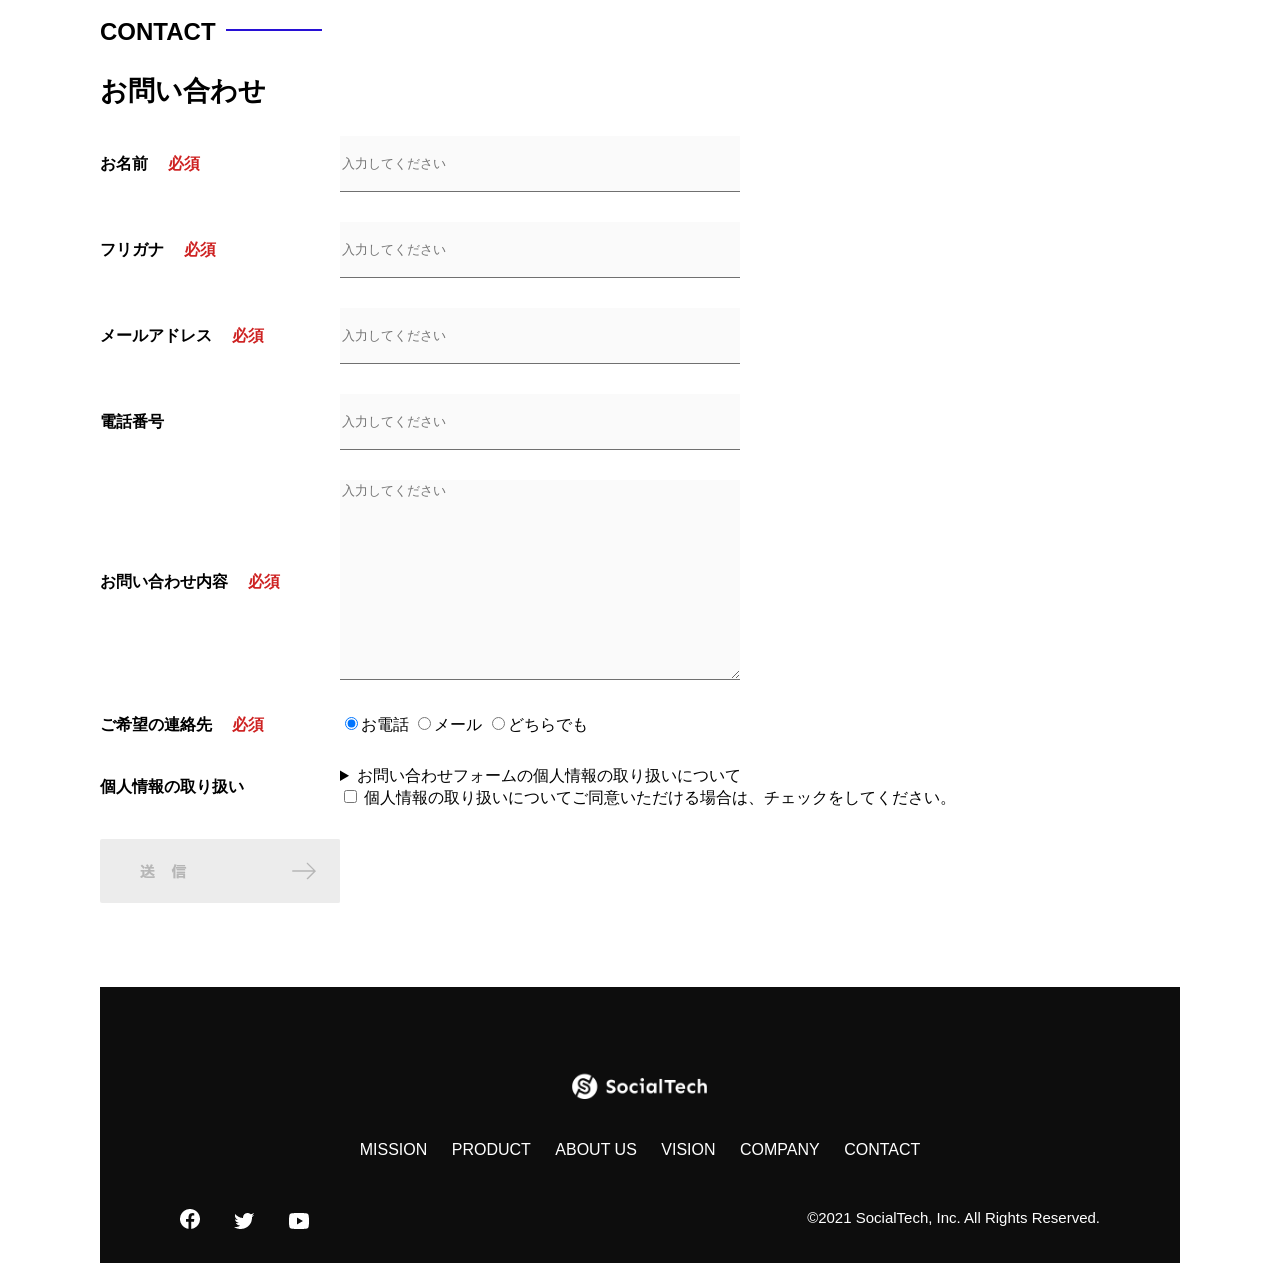
==== commit 4d8c8515: "Add files via upload" ====
--- a/index.html
+++ b/index.html
@@ -1,343 +1,343 @@
-<!DOCTYPE html>
- <html>
- <head>
-    <title>SocialTech</title>
-     <meta charset="UTF-8">
-     <meta name="description" content="SocialTechはEdTech業界のリーディングカンパニーを目指します。">
-       <meta name="viewport" content="width=device-width, initial-scale=1.0">
-        <link rel="stylesheet" href="style.css">
- </head>
- <body>
-    <header>
-       <a href="index.html" id="logo"><img src="images/logo.png" alt="トップページに戻る"></a>
-     <nav id="nav-pc">
-       <ul>
-        <li><a href="mission.html">MISSION</a></li>
-        <li><a href="product.html">PRODUCT</a></li>
-        <li><a href="index.html#aboutus">ABOUT US</a></li>
-        <li><a href="index.html#vision">VISION</a></li>
-        <li><a href="index.html#company">COMPANY</a></li>
-        <li><a href="index.html#contact">CONTACT</a></li>
-       </ul>
-   </nav>
-   <button id="menu-sp" onclick="document.getElementById('nav-sp').style.display = 'block'">
-         <img src="images/button-menu.png" alt="ナビゲーションを開く">
-       </button>
-       <div id="nav-sp">
-         <button id="close" onclick="document.getElementById('nav-sp').style.display = 'none'">
-           <img src="images/button-close.png" alt="ナビゲーションを閉じる">
-         </button>
-
-         <nav>
-           <ul>
-             <li>
-               <a id="logo-sp" href="index.html" onclick="document.getElementById('nav-sp').style.display = 'none'"><img src="images/logo-sp.png" alt="トップページに戻る"></a>
-             </li>
-             <li><a class="menu" href="mission.html" onclick="document.getElementById('nav-sp').style.display = 'none'">MISSION</a></li>
-             <li><a class="menu" href="product.html" onclick="document.getElementById('nav-sp').style.display = 'none'">PRODUCT</a></li>
-             <li><a class="menu" href="index.html#aboutus" onclick="document.getElementById('nav-sp').style.display = 'none'">ABOUT US</a></li>
-             <li><a class="menu" href="index.html#vision" onclick="document.getElementById('nav-sp').style.display = 'none'">VISION</a></li>
-             <li><a class="menu" href="index.html#company" onclick="document.getElementById('nav-sp').style.display = 'none'">COMPANY</a></li>
-             <li><a class="menu" href="index.html#contact" onclick="document.getElementById('nav-sp').style.display = 'none'">CONTACT</a></li>
-           </ul>
-         </nav>
-         <div id="sns">
-           <a href="https://www.facebook.com/sejuku2013">
-             <img src="images/button-facebook.png" alt="Facebookのリンク">
-           </a>
-           <a href="https://twitter.com/samuraijuku">
-             <img src="images/button-twitter.png" alt="Twitterのリンク">
-           </a>
-           <a href="https://www.youtube.com/channel/UCCFOQO5aDK0xXam4cUQXT8g">
-             <img src="images/button-youtube.png" alt="YouTubeのリンク">
-           </a>
-         </div>
-       </div>
-  </header>
-   <main>
-    <article>
-        <section id="main-visual">
-            <div id="main-message">
-            <h1>WORLD PEACE</h1>
-            <p>IT教育で世界平和を実現する</p>
-        </div>
-        <img src="images/index/index-main.png" alt="PCの周りに集まる多国籍の仲間たち">
-      </section>
-      <section id="mission">
-        <h2 class="index-h2">MISSION</h2>
-        <div id="mission-flex">
-          <div>
-           <img id="mission-photo" src="images/index/index-mission.png" alt="屋外のベンチで写真を撮影する多国籍の仲間たち">
-            <h3>世界平和の実現</h3>
-            <p>
-              人類の悲願である世界平和。世界平和を脅かす様々な社会問題を解決するためには、イノベーションをどんどん起こしていく必要があります。SocialTechは、プログラミング教育を通してイノベーターを輩出することで、世界平和という大きなテーマに挑んでいきます。
-            </p>
-          </div>
-          <div>
-          <img id="s2dgs" src="images/index/s2dgs.png" alt="S2DGs">
-            <h3>S2DGsの実現</h3>
-            <p>国連が掲げる「Sustainable Development Goals（持続可能な開発目標）」に含まれる17つのグローバル目標のうち、以下の5つの目標の実現をミッションとしてサービスを展開しています。</p>
-            <a href="mission.html">
-              <img src="images/button-more.png" alt="もっとみる">
-            </a>
-        </div>
-      </section>
-      <section id="aboutus">
-        <h2 class="index-h2">ABOUT US</h2>
-        <h3>3つの組織文化</h3>
-        <div>
-          <table class="culture-table">
-            <tr>
-              <td class="culture-num">01</td>
-              <th><span class="culture-en">FLEXIBLE</span><br>フレキシブル</th>
-            </tr>
-            <tr>
-              <td>
-                <!--空のセル-->
-              </td>
-              <td class="culture-description">リモートワーク、フルフレックス、副業推奨など1人1人が最大限のパフォーマンスを発揮できる柔軟な働き方を促進しています。</td>
-            </tr>
-            <tr>
-              <td class="culture-num">02</td>
-              <th><span class="culture-en">TEAL</span><br>ティール</th>
-            </tr>
-            <tr>
-              <td>
-                <!--空のセル-->
-              </td>
-              <td class="culture-description">会社全体を1つの生命体として捉え、お互いが深く結びついた一階層型 組織として部署・チーム関係なく課題解決をできる組織を目指しています。</td>
-            </tr>
-            <tr>
-              <td class="culture-num">03</td>
-              <th><span class="culture-en">SELF REALIZATION</span><br>自己実現</th>
-            </tr>
-            <tr>
-              <td>
-                <!--空のセル-->
-              </td>
-              <td class="culture-description">クオーター毎に経営・部署・個人ごとにOKRを設定し個人のキャリアと 会社の目指す方向の軌道修正を行っております。</td>
-            </tr>
-          </table>
-          <img class="culture-img" src="images/index/index-aboutus1.png" alt="笑顔で話し合う2人の女性">
-        </div>
-        <img class="culture-img2" src="images/index/index-aboutus2.png" alt="笑顔で話し合う3人の男女">
-      </section>
-       <section id="vision">
-        <h2 class="index-h2">VISION</h2>
-        <h3>7つの行動指針</h3>
-        <div>
-            <div class="vision-box">
-               <img src="images/index/vision-01.png" alt="01">
-               <div>
-                 <h4>CUSTOMER IS BOSS</h4>
-                 <h5>あなたのボスは顧客である</h5>
-                 <p>私たちは常にお客様志向で行動し、お客様を喜ばせ、期待値を超えた感動を提供することを大切にします。</p>
-               </div>
-             </div>
-             <div class="vision-box">
-               <img src="images/index/vision-02.png" alt="02">
-               <div>
-                 <h4>MOVE FAST</h4>
-                 <h5>早さは価値</h5>
-                 <p>素早く試し、素早く実行することで新しい気付きや発見を見つけていきます。</p>
-               </div>
-             </div>
-             <div class="vision-box">
-               <img src="images/index/vision-03.png" alt="03">
-               <div>
-                 <h4>IMPACT DRIVEN</h4>
-                 <h5>作業するのは仕事ではない</h5>
-                 <p>問題から考え、成果とは何かを考え続け、インパクトのある成果を生むために仕事をしていきます。</p>
-               </div>
-             </div>
-             <div class="vision-box">
-               <img src="images/index/vision-04.png" alt="04">
-               <div>
-                 <h4>SAVE TIME, SAVE MONEY</h4>
-                 <h5>浪費は命取りになる</h5>
-                 <p>少ないコストでできる方法を考えます。お金だけでなく、人の時間をいただいている自覚を持ち、あらゆるリソースを有意義に活用します。</p>
-               </div>
-             </div>
-             <div class="vision-box">
-               <img src="images/index/vision-05.png" alt="05">
-               <div>
-                 <h4>BE GENTLE</h4>
-                 <h5>「優しくない」をなくす</h5>
-                 <p>社会をすこしずつ優しくしていきます。自分、家族、同僚、顧客、他人、全ての人に優しくいることを心がけます。</p>
-               </div>
-             </div>
-             <div class="vision-box">
-               <img src="images/index/vision-06.png" alt="06">
-               <div>
-                 <h4>ABC</h4>
-                 <h5>当たり前の事をバカにせずにちゃんとやる</h5>
-                 <p>礼儀、健康、嘘をつかない。当たり前の事が出来ているかを常に自問し、当たり前の基準を高く持って行動します。</p>
-               </div>
-             </div>
-             <div class="vision-box">
-               <img src="images/index/vision-07.png" alt="07">
-               <div>
-                 <h4>ZTI</h4>
-                 <h5>絶対的当事者意識</h5>
-                 <p>役職や役割に応じた相対的な当事者意識ではなく、自身の身で起こることすべてに対する絶対的な当事者意識を持ちます。</p>
-               </div>
-             </div>
-        </div>
-      </section>
-       <section id="company">
-        <h2 class="index-h2">COMPANY</h2>
-        <h3>会社概要</h3>
-        <table id="company-table">
-             <tr>
-               <th class="tableheader tableheader-first">会社名</th>
-               <td class="cell cell-first">株式会社SocialTech</td>
-             </tr>
-             <tr>
-               <th class="tableheader">所在地</th>
-               <td class="cell">〒101-0022 東京都千代田区神田練塀町300番地 住友不動産秋葉原駅前ビル5F<br>JR「秋葉原駅」より徒歩1分</td>
-             </tr>
-             <tr>
-               <th class="tableheader">代表者</th>
-               <td class="cell">代表取締役 田中 太郎</td>
-             </tr>
-             <tr>
-               <th class="tableheader">設立</th>
-               <td class="cell">2015年3月19日</td>
-             </tr>
-           </table>
-           <iframe src="https://www.google.com/maps/embed?pb=!1m18!1m12!1m3!1d3240.0688551336807!2d139.7720776771055!3d35.69992317258124!2m3!1f0!2f0!3f0!3m2!1i1024!2i768!4f13.1!3m3!1m2!1s0x60188fee13660e23%3A0x77137876edf742ac!2z5L2P5Y-L5LiN5YuV55Sj56eL6JGJ5Y6f6aeF5YmN44OT44Or!5e0!3m2!1sja!2sjp!4v1704858013291!5m2!1sja!2sjp" 
- style="border: 0" allowfullscreen="" loading="lazy">
- </iframe>
-      </section>
-      <section id="contact">
-        <h2 class="index-h2">CONTACT</h2>
-        <h3>お問い合わせ</h3>
-        <form>
-          <div>
-            <div class="contact-heading">
-              <label class="contact-label">お名前<span class="contact-span">必須</span></label>
-            </div>
-            <div>
-              <input type="text" name="name" placeholder="入力してください" class="contact-textbox">
-            </div>
-          </div>
-          <div>
-            <div class="contact-heading">
-              <label class="contact-label">フリガナ<span class="contact-span">必須</span></label>
-            </div>
-            <div>
-              <input type="text" name="hurigana" placeholder="入力してください" class="contact-textbox">
-            </div>
-          </div>
-          <div>
-            <div class="contact-heading">
-              <label class="contact-label">メールアドレス<span class="contact-span">必須</span></label>
-            </div>
-            <div>
-              <input type="text" name="email" placeholder="入力してください" class="contact-textbox">
-            </div>
-          </div>
-          <div>
-            <div class="contact-heading">
-              <label class="contact-label">電話番号</label>
-            </div>
-            <div>
-              <input type="text" name="tel" placeholder="入力してください" class="contact-textbox">
-            </div>
-          </div>
-          <div>
-            <div class="contact-heading">
-              <label class="contact-label">お問い合わせ内容<span class="contact-span">必須</span></label>
-            </div>
-            <div>
-              <textarea class="contact-textarea" placeholder="入力してください" name="message"></textarea>
-            </div>
-          </div>
-          <div>
-            <div class="contact-heading">
-              <label class="contact-label">ご希望の連絡先<span class="contact-span">必須</span></label>
-            </div>
-            <div>
-              <input class="radiobutton" type="radio" value="tel" name="contact" checked><label>お電話</label>
-              <input class="radiobutton" type="radio" value="mail" name="contact"><label>メール</label>
-              <input class="radiobutton" type="radio" value="both" name="contact"><label>どちらでも</label>
-            </div>
-          </div>
-          <div>
-               <div class="contact-heading">
-                 <label class="contact-label">個人情報の取り扱い</label>
-               </div>
-               <div>
-                 <details>
-                   <summary>お問い合わせフォームの個人情報の取り扱いについて</summary>
-                   <div>
-                     <dl>
-                       <dt>１．組織の名称又は氏名</dt>
-                       <dd>株式会社SocialTech</dd>
-                       <dt>２．個人情報保護管理者（若しくはその代理人）の氏名又は職名、所属及び連絡先</dt>
-                       <dd>
-                         <p>鈴木 一郎 コーポレート部</p>
-                         <p>メールアドレス：samurai@example.com</p>
-                         <p>TEL：03-1234-5678</p>
-                       </dd>
-                       <dt>３．個人情報の利用目的</dt>
-                       <dd>
-                         <ul>
-                           <li>本サービス及び本サービスに関連する情報の提供又はそれらに関する連絡のため</li>
-                           <li>ユーザーの本人確認のため</li>
-                           <li>当社サービスのご案内のため</li>
-                           <li>当社の商品等の広告または宣伝（電子メールによるものを含むものとします。）</li>
-                         </ul>
-                       </dd>
-                       <dt>４．個人情報の取り扱い業務の委託</dt>
-                       <dd>個人情報の取扱業務の全部または一部を外部に業務委託する場合があります。その際、弊社は、個人情報を適切に保護できる管理体制を敷き実行していることを条件として委託先を厳選したうえで、機密保持契約を委託先と締結し、お客様の個人情報を厳密に管理させます。</dd>
-                       <dt>５．個人情報の開示等の請求</dt>
-                       <dd>
-                         お客様は、弊社に対してご自身の個人情報の開示等（利用目的の通知、開示、内容の訂正・追加・削除、利用の停止または消去、第三者への提供の停止）に関して、当社問合わせ窓口に申し出ることができます。<br>
-                         その際、弊社はお客様ご本人を確認させていただいたうえで、合理的な期間内に対応いたします。<br>
-                         なお、個人情報に関する弊社問合わせ先は、次の通りです。
-                       </dd>
-                       <dd>
-                         <p>株式会社SocialTech　個人情報問合せ窓口</p>
-                         <p>〒150-0043　東京都千代田区神田練塀町300番地 住友不動産秋葉原駅前ビル5F</p>
-                         <p>メールアドレス：samurai@example.com　TEL：03-1234-5678</p>
-                       </dd>
- 
-                       <dt>６．個人情報を提供されることの任意性について</dt>
-                       <dd>お客様がご自身の個人情報を弊社に提供されるか否かは、お客様のご判断によりますが、もしご提供されない場合には、適切なサービスが提供できない場合がありますので予めご了承ください。</dd>
-                     </dl>
-                   </div>
-                 </details>
-                 <input type="checkbox" name="agree">
-                 <span>個人情報の取り扱いについてご同意いただける場合は、チェックをしてください。</span>
-               </div>
-             </div>
-             <input type="image" src="images/button-submit.png" alt="送信する">
-        </form>
-      </section>
-    </article>
-  </main>
-
-   <footer>
-      <div id="footer-logo">
-        <img src="images/logo-sp.png" alt="SocialTech">
-      </div>
-      <div id="footer-link">
-        <a href="mission.html">MISSION</a>
-        <a href="product.html">PRODUCT</a>
-        <a href="index.html#aboutus">ABOUT US</a>
-        <a href="index.html#vision">VISION</a>
-        <a href="index.html#company">COMPANY</a>
-        <a href="index.html#contact">CONTACT</a>
-      </div>
-      <div id="sns-footer">
-         <div class="sns-btns">
-           <a href="https://www.facebook.com/sejuku2013"><img src="images/button-facebook.png" alt="Facebookのリンク"></a>
-           <a href="https://twitter.com/samuraijuku"><img src="images/button-twitter.png" alt="Twitterのリンク"></a>
-           <a href="https://www.youtube.com/channel/UCCFOQO5aDK0xXam4cUQXT8g"><img src="images/button-youtube.png" alt="YouTubeのリンク"></a>
-         </div>
-         <p id="copyright">&copy;2021 SocialTech, Inc. All Rights Reserved.</p>
-       </div>
-    </footer>
- </body>
+<!DOCTYPE html>
+ <html>
+ <head>
+    <title>SocialTech</title>
+     <meta charset="UTF-8">
+     <meta name="description" content="SocialTechはEdTech業界のリーディングカンパニーを目指します。">
+       <meta name="viewport" content="width=device-width, initial-scale=1.0">
+        <link rel="stylesheet" href="style.css">
+ </head>
+ <body>
+    <header>
+       <a href="index.html" id="logo"><img src="images/logo.png" alt="トップページに戻る"></a>
+     <nav id="nav-pc">
+       <ul>
+        <li><a href="mission.html">MISSION</a></li>
+        <li><a href="product.html">PRODUCT</a></li>
+        <li><a href="index.html#aboutus">ABOUT US</a></li>
+        <li><a href="index.html#vision">VISION</a></li>
+        <li><a href="index.html#company">COMPANY</a></li>
+        <li><a href="index.html#contact">CONTACT</a></li>
+       </ul>
+   </nav>
+   <button id="menu-sp" onclick="document.getElementById('nav-sp').style.display = 'block'">
+         <img src="images/button-menu.png" alt="ナビゲーションを開く">
+       </button>
+       <div id="nav-sp">
+         <button id="close" onclick="document.getElementById('nav-sp').style.display = 'none'">
+           <img src="images/button-close.png" alt="ナビゲーションを閉じる">
+         </button>
+
+         <nav>
+           <ul>
+             <li>
+               <a id="logo-sp" href="index.html" onclick="document.getElementById('nav-sp').style.display = 'none'"><img src="images/logo-sp.png" alt="トップページに戻る"></a>
+             </li>
+             <li><a class="menu" href="mission.html" onclick="document.getElementById('nav-sp').style.display = 'none'">MISSION</a></li>
+             <li><a class="menu" href="product.html" onclick="document.getElementById('nav-sp').style.display = 'none'">PRODUCT</a></li>
+             <li><a class="menu" href="index.html#aboutus" onclick="document.getElementById('nav-sp').style.display = 'none'">ABOUT US</a></li>
+             <li><a class="menu" href="index.html#vision" onclick="document.getElementById('nav-sp').style.display = 'none'">VISION</a></li>
+             <li><a class="menu" href="index.html#company" onclick="document.getElementById('nav-sp').style.display = 'none'">COMPANY</a></li>
+             <li><a class="menu" href="index.html#contact" onclick="document.getElementById('nav-sp').style.display = 'none'">CONTACT</a></li>
+           </ul>
+         </nav>
+         <div id="sns">
+           <a href="https://www.facebook.com/sejuku2013">
+             <img src="images/button-facebook.png" alt="Facebookのリンク">
+           </a>
+           <a href="https://twitter.com/samuraijuku">
+             <img src="images/button-twitter.png" alt="Twitterのリンク">
+           </a>
+           <a href="https://www.youtube.com/channel/UCCFOQO5aDK0xXam4cUQXT8g">
+             <img src="images/button-youtube.png" alt="YouTubeのリンク">
+           </a>
+         </div>
+       </div>
+  </header>
+   <main>
+    <article>
+        <section id="main-visual">
+            <div id="main-message">
+            <h1>WORLD PEACE</h1>
+            <p>IT教育で世界平和を実現する</p>
+        </div>
+        <img src="images/index/index-main.png" alt="PCの周りに集まる多国籍の仲間たち">
+      </section>
+      <section id="mission">
+        <h2 class="index-h2">MISSION</h2>
+        <div id="mission-flex">
+          <div>
+           <img id="mission-photo" src="images/index/index-mission.png" alt="屋外のベンチで写真を撮影する多国籍の仲間たち">
+            <h3>世界平和の実現</h3>
+            <p>
+              人類の悲願である世界平和。世界平和を脅かす様々な社会問題を解決するためには、イノベーションをどんどん起こしていく必要があります。SocialTechは、プログラミング教育を通してイノベーターを輩出することで、世界平和という大きなテーマに挑んでいきます。
+            </p>
+          </div>
+          <div>
+          <img id="s2dgs" src="images/index/s2dgs.png" alt="S2DGs">
+            <h3>S2DGsの実現</h3>
+            <p>国連が掲げる「Sustainable Development Goals（持続可能な開発目標）」に含まれる17つのグローバル目標のうち、以下の5つの目標の実現をミッションとしてサービスを展開しています。</p>
+            <a href="mission.html">
+              <img src="images/button-more.png" alt="もっとみる">
+            </a>
+        </div>
+      </section>
+      <section id="aboutus">
+        <h2 class="index-h2">ABOUT US</h2>
+        <h3>3つの組織文化</h3>
+        <div>
+          <table class="culture-table">
+            <tr>
+              <td class="culture-num">01</td>
+              <th><span class="culture-en">FLEXIBLE</span><br>フレキシブル</th>
+            </tr>
+            <tr>
+              <td>
+                <!--空のセル-->
+              </td>
+              <td class="culture-description">リモートワーク、フルフレックス、副業推奨など1人1人が最大限のパフォーマンスを発揮できる柔軟な働き方を促進しています。</td>
+            </tr>
+            <tr>
+              <td class="culture-num">02</td>
+              <th><span class="culture-en">TEAL</span><br>ティール</th>
+            </tr>
+            <tr>
+              <td>
+                <!--空のセル-->
+              </td>
+              <td class="culture-description">会社全体を1つの生命体として捉え、お互いが深く結びついた一階層型 組織として部署・チーム関係なく課題解決をできる組織を目指しています。</td>
+            </tr>
+            <tr>
+              <td class="culture-num">03</td>
+              <th><span class="culture-en">SELF REALIZATION</span><br>自己実現</th>
+            </tr>
+            <tr>
+              <td>
+                <!--空のセル-->
+              </td>
+              <td class="culture-description">クオーター毎に経営・部署・個人ごとにOKRを設定し個人のキャリアと 会社の目指す方向の軌道修正を行っております。</td>
+            </tr>
+          </table>
+          <img class="culture-img" src="images/index/index-aboutus1.png" alt="笑顔で話し合う2人の女性">
+        </div>
+        <img class="culture-img2" src="images/index/index-aboutus2.png" alt="笑顔で話し合う3人の男女">
+      </section>
+       <section id="vision">
+        <h2 class="index-h2">VISION</h2>
+        <h3>7つの行動指針</h3>
+        <div>
+            <div class="vision-box">
+               <img src="images/index/vision-01.png" alt="01">
+               <div>
+                 <h4>CUSTOMER IS BOSS</h4>
+                 <h5>あなたのボスは顧客である</h5>
+                 <p>私たちは常にお客様志向で行動し、お客様を喜ばせ、期待値を超えた感動を提供することを大切にします。</p>
+               </div>
+             </div>
+             <div class="vision-box">
+               <img src="images/index/vision-02.png" alt="02">
+               <div>
+                 <h4>MOVE FAST</h4>
+                 <h5>早さは価値</h5>
+                 <p>素早く試し、素早く実行することで新しい気付きや発見を見つけていきます。</p>
+               </div>
+             </div>
+             <div class="vision-box">
+               <img src="images/index/vision-03.png" alt="03">
+               <div>
+                 <h4>IMPACT DRIVEN</h4>
+                 <h5>作業するのは仕事ではない</h5>
+                 <p>問題から考え、成果とは何かを考え続け、インパクトのある成果を生むために仕事をしていきます。</p>
+               </div>
+             </div>
+             <div class="vision-box">
+               <img src="images/index/vision-04.png" alt="04">
+               <div>
+                 <h4>SAVE TIME, SAVE MONEY</h4>
+                 <h5>浪費は命取りになる</h5>
+                 <p>少ないコストでできる方法を考えます。お金だけでなく、人の時間をいただいている自覚を持ち、あらゆるリソースを有意義に活用します。</p>
+               </div>
+             </div>
+             <div class="vision-box">
+               <img src="images/index/vision-05.png" alt="05">
+               <div>
+                 <h4>BE GENTLE</h4>
+                 <h5>「優しくない」をなくす</h5>
+                 <p>社会をすこしずつ優しくしていきます。自分、家族、同僚、顧客、他人、全ての人に優しくいることを心がけます。</p>
+               </div>
+             </div>
+             <div class="vision-box">
+               <img src="images/index/vision-06.png" alt="06">
+               <div>
+                 <h4>ABC</h4>
+                 <h5>当たり前の事をバカにせずにちゃんとやる</h5>
+                 <p>礼儀、健康、嘘をつかない。当たり前の事が出来ているかを常に自問し、当たり前の基準を高く持って行動します。</p>
+               </div>
+             </div>
+             <div class="vision-box">
+               <img src="images/index/vision-07.png" alt="07">
+               <div>
+                 <h4>ZTI</h4>
+                 <h5>絶対的当事者意識</h5>
+                 <p>役職や役割に応じた相対的な当事者意識ではなく、自身の身で起こることすべてに対する絶対的な当事者意識を持ちます。</p>
+               </div>
+             </div>
+        </div>
+      </section>
+       <section id="company">
+        <h2 class="index-h2">COMPANY</h2>
+        <h3>会社概要</h3>
+        <table id="company-table">
+             <tr>
+               <th class="tableheader tableheader-first">会社名</th>
+               <td class="cell cell-first">株式会社SocialTech</td>
+             </tr>
+             <tr>
+               <th class="tableheader">所在地</th>
+               <td class="cell">〒101-0022 東京都千代田区神田練塀町300番地 住友不動産秋葉原駅前ビル5F<br>JR「秋葉原駅」より徒歩1分</td>
+             </tr>
+             <tr>
+               <th class="tableheader">代表者</th>
+               <td class="cell">代表取締役 田中 太郎</td>
+             </tr>
+             <tr>
+               <th class="tableheader">設立</th>
+               <td class="cell">2015年3月19日</td>
+             </tr>
+           </table>
+           <iframe src="https://www.google.com/maps/embed?pb=!1m18!1m12!1m3!1d3240.0688551336807!2d139.7720776771055!3d35.69992317258124!2m3!1f0!2f0!3f0!3m2!1i1024!2i768!4f13.1!3m3!1m2!1s0x60188fee13660e23%3A0x77137876edf742ac!2z5L2P5Y-L5LiN5YuV55Sj56eL6JGJ5Y6f6aeF5YmN44OT44Or!5e0!3m2!1sja!2sjp!4v1704858013291!5m2!1sja!2sjp" 
+ style="border: 0" allowfullscreen="" loading="lazy">
+ </iframe>
+      </section>
+      <section id="contact">
+        <h2 class="index-h2">CONTACT</h2>
+        <h3>お問い合わせ</h3>
+        <form>
+          <div>
+            <div class="contact-heading">
+              <label class="contact-label">お名前<span class="contact-span">必須</span></label>
+            </div>
+            <div>
+              <input type="text" name="name" placeholder="入力してください" class="contact-textbox">
+            </div>
+          </div>
+          <div>
+            <div class="contact-heading">
+              <label class="contact-label">フリガナ<span class="contact-span">必須</span></label>
+            </div>
+            <div>
+              <input type="text" name="hurigana" placeholder="入力してください" class="contact-textbox">
+            </div>
+          </div>
+          <div>
+            <div class="contact-heading">
+              <label class="contact-label">メールアドレス<span class="contact-span">必須</span></label>
+            </div>
+            <div>
+              <input type="text" name="email" placeholder="入力してください" class="contact-textbox">
+            </div>
+          </div>
+          <div>
+            <div class="contact-heading">
+              <label class="contact-label">電話番号</label>
+            </div>
+            <div>
+              <input type="text" name="tel" placeholder="入力してください" class="contact-textbox">
+            </div>
+          </div>
+          <div>
+            <div class="contact-heading">
+              <label class="contact-label">お問い合わせ内容<span class="contact-span">必須</span></label>
+            </div>
+            <div>
+              <textarea class="contact-textarea" placeholder="入力してください" name="message"></textarea>
+            </div>
+          </div>
+          <div>
+            <div class="contact-heading">
+              <label class="contact-label">ご希望の連絡先<span class="contact-span">必須</span></label>
+            </div>
+            <div>
+              <input class="radiobutton" type="radio" value="tel" name="contact" checked><label>お電話</label>
+              <input class="radiobutton" type="radio" value="mail" name="contact"><label>メール</label>
+              <input class="radiobutton" type="radio" value="both" name="contact"><label>どちらでも</label>
+            </div>
+          </div>
+          <div>
+               <div class="contact-heading">
+                 <label class="contact-label">個人情報の取り扱い</label>
+               </div>
+               <div>
+                 <details>
+                   <summary>お問い合わせフォームの個人情報の取り扱いについて</summary>
+                   <div>
+                     <dl>
+                       <dt>１．組織の名称又は氏名</dt>
+                       <dd>株式会社SocialTech</dd>
+                       <dt>２．個人情報保護管理者（若しくはその代理人）の氏名又は職名、所属及び連絡先</dt>
+                       <dd>
+                         <p>鈴木 一郎 コーポレート部</p>
+                         <p>メールアドレス：samurai@example.com</p>
+                         <p>TEL：03-1234-5678</p>
+                       </dd>
+                       <dt>３．個人情報の利用目的</dt>
+                       <dd>
+                         <ul>
+                           <li>本サービス及び本サービスに関連する情報の提供又はそれらに関する連絡のため</li>
+                           <li>ユーザーの本人確認のため</li>
+                           <li>当社サービスのご案内のため</li>
+                           <li>当社の商品等の広告または宣伝（電子メールによるものを含むものとします。）</li>
+                         </ul>
+                       </dd>
+                       <dt>４．個人情報の取り扱い業務の委託</dt>
+                       <dd>個人情報の取扱業務の全部または一部を外部に業務委託する場合があります。その際、弊社は、個人情報を適切に保護できる管理体制を敷き実行していることを条件として委託先を厳選したうえで、機密保持契約を委託先と締結し、お客様の個人情報を厳密に管理させます。</dd>
+                       <dt>５．個人情報の開示等の請求</dt>
+                       <dd>
+                         お客様は、弊社に対してご自身の個人情報の開示等（利用目的の通知、開示、内容の訂正・追加・削除、利用の停止または消去、第三者への提供の停止）に関して、当社問合わせ窓口に申し出ることができます。<br>
+                         その際、弊社はお客様ご本人を確認させていただいたうえで、合理的な期間内に対応いたします。<br>
+                         なお、個人情報に関する弊社問合わせ先は、次の通りです。
+                       </dd>
+                       <dd>
+                         <p>株式会社SocialTech　個人情報問合せ窓口</p>
+                         <p>〒150-0043　東京都千代田区神田練塀町300番地 住友不動産秋葉原駅前ビル5F</p>
+                         <p>メールアドレス：samurai@example.com　TEL：03-1234-5678</p>
+                       </dd>
+ 
+                       <dt>６．個人情報を提供されることの任意性について</dt>
+                       <dd>お客様がご自身の個人情報を弊社に提供されるか否かは、お客様のご判断によりますが、もしご提供されない場合には、適切なサービスが提供できない場合がありますので予めご了承ください。</dd>
+                     </dl>
+                   </div>
+                 </details>
+                 <input type="checkbox" name="agree">
+                 <span>個人情報の取り扱いについてご同意いただける場合は、チェックをしてください。</span>
+               </div>
+             </div>
+             <input type="image" src="images/button-submit.png" alt="送信する">
+        </form>
+      </section>
+    </article>
+  </main>
+
+   <footer>
+      <div id="footer-logo">
+        <img src="images/logo-sp.png" alt="SocialTech">
+      </div>
+      <div id="footer-link">
+        <a href="mission.html">MISSION</a>
+        <a href="product.html">PRODUCT</a>
+        <a href="index.html#aboutus">ABOUT US</a>
+        <a href="index.html#vision">VISION</a>
+        <a href="index.html#company">COMPANY</a>
+        <a href="index.html#contact">CONTACT</a>
+      </div>
+      <div id="sns-footer">
+         <div class="sns-btns">
+           <a href="https://www.facebook.com/sejuku2013"><img src="images/button-facebook.png" alt="Facebookのリンク"></a>
+           <a href="https://twitter.com/samuraijuku"><img src="images/button-twitter.png" alt="Twitterのリンク"></a>
+           <a href="https://www.youtube.com/channel/UCCFOQO5aDK0xXam4cUQXT8g"><img src="images/button-youtube.png" alt="YouTubeのリンク"></a>
+         </div>
+         <p id="copyright">&copy;2021 SocialTech, Inc. All Rights Reserved.</p>
+       </div>
+    </footer>
+ </body>
  </html>
--- a/style.css
+++ b/style.css
@@ -1,679 +1,1117 @@
-/* PC、スマホ共通スタイル */
-* {
-  box-sizing: border-box;
-}
-
-p {
-  font-size: 15px;
-}
-
-body {
-     max-width: 1080px;
-   margin: 0 auto 0 auto;
-  font-family: "Source Sans Pro", "Hiragino Kaku Gothic ProN", Meiryo, Arial, sans-serif;
-}
- header {
-   display: flex;
-   justify-content: space-between;
- }
- #nav-pc {
-   font-size: 14px;
- }
- 
- #nav-pc ul {
-   display: flex;
-   padding-left: 0;
- }
- 
- #nav-pc li {
-   list-style: none;
- }
- 
- /* ナビゲーションのリンクの装飾設定 */
- #nav-pc a {
-   text-decoration: none;
-   margin-left: 20px;
-   color: #0d0d0d;
- }
- 
- #nav-pc a:hover {
-   text-decoration: underline;
- }
-
- #main-visual {
-   position: relative;
-   height: 400px;
- }
-
- #main-message {
-   position: absolute;
-   top: 0;
-   left: 0;
-   background-color: #2710d5;
-   color: #ffffff;
-   border-radius: 0 0 476px 0;
-   max-width: 620px;
-   height: 100%;
-   width: 100%;
-   z-index: 11;
- }
-
- #main-message > h1 {
-   font-size: 60px;
-   margin: 100px 0 0 50px;
- }
- #main-message > p { 
-   font-size: 28px;
-   margin: 0 0 0 50px;
- }
- #main-visual > img {
-   max-width: 620px;
-   border-radius: 476px 0 0 0;
-   position: absolute;
-   top: 0;
-   right: 0;
-   z-index: 10;
- }
- h2 {
-   margin: 40px 0 0 0;
- }
- 
- h2::after {
-   content: url("images/line.png");
-   margin-left: 10px;
- }
- 
- h3 {
-   font-size: 27px;
- }
- #mission {
-   margin: 80px auto 80px auto;
- }
- 
- #mission-flex {
-   display: flex;
- }
- #mission-flex > div {
-   width: 50%;
-   margin: 20px;
- }
- 
- #mission-photo {
-   width: 100%;
- }
- 
- #s2dgs {
-   margin-top: 50px;
-   width: 100%;
- }
-  #aboutus {
-   margin: 80px auto 80px auto;
- }
- 
- /* 3つの組織文化と画像を入れる枠 */
- #aboutus > div {
-   display: flex;
- }
- .culture-img {
-   width: 50%;
-   align-self: flex-start;
- }
- 
- .culture-img2 {
-   margin-top: 50px;
-   width: 100%;
- }
- .culture-table {
-   margin-right: 50px;
- }
- .culture-num {
-   font-size: 80px;
-   color: #2710d5;
-   padding: 0 20px 0 0;
- }
-
- /* 見出し */
- .culture-table th {
-   text-align: left;
-   font-size: 28px;
-   font-weight: bold;
- }
-
- /* 組織文化英語 */
- .culture-en {
-   color: #2710d5;
-   font-size: 24px;
- }
-
- /* 説明文 */
- .culture-description {
-   margin: 0;
- }
- #vision {
-   margin: 80px auto 80px auto;
- }
- 
- /* セクション内の外枠*/
- #vision > div {
-   display: flex;
-   justify-content: space-between;
-   flex-wrap: wrap;
- }
- 
- /*7つの行動指針の枠*/
- .vision-box {
-   width: 300px;
-   height: 300px;
-   margin-bottom: 30px;
-   position: relative;
- }
- .vision-box > img {
-   width: 100%;
-   position: relative;
-   z-index: 30;
- }
- 
- .vision-box > div {
-   position: absolute;
-   top: 0;
-   left: 0;
-   z-index: 31;
-   margin-right: 20px;
- }
- 
- .vision-box > div > h4 {
-   color: #2710d5;
-   font-size: 19px;
-   margin: 80px 0 0 0;
- }
- 
- .vision-box > div > h4::first-letter {
-   font-size: 40px;
- }
- 
- .vision-box > div > h5 {
-   font-size: 20px;
-   margin: 0 0 0 0;
- }
- 
- .vision-box > div > p {
-   margin: 10px 0 0 0;
- }
- #company {
-   margin: 80px auto 80px auto;
- }
-  #company-table {
-   width: 100%;
- }
- 
- .tableheader {
-   text-align: left;
-   padding: 20px;
-   border-bottom-color: #2710d5;
-   border-bottom-width: 1px;
-   border-bottom-style: solid;
-   width: 100px;
- }
- 
- .tableheader-first {
-   border-top-color: #2710d5;
-   border-top-width: 1px;
-   border-top-style: solid;
- }
- 
- .cell {
-   padding: 30px;
-   border-bottom-color: #ececec;
-   border-bottom-width: 1px;
-   border-bottom-style: solid;
- }
- 
- .cell-first {
-   border-top-color: #ececec;
-   border-top-width: 1px;
-   border-top-style: solid;
- }
- #company > iframe {
-   width: 100%;
-   height: 368px;
-   margin-top: 40px;
- }
- #contact {
-   margin: 80px auto 80px auto;
- }
- 
- /* 外枠 */
- #contact > form > div {
-   display: flex;
-   flex-direction: row;
-   flex-wrap: wrap;
-   padding-bottom: 30px;
- }
-  .contact-heading {
-   width: 240px;
-   align-self: center;
- }
- /* 見出しのラベル */
- .contact-label {
-   font-weight: bold;
- }
- /* 必須 */
- .contact-span {
-   color: #ce2222;
-   margin: 0 0 0 20px;
-   font-weight: bold;
- }
- .contact-textbox {
-   border-top: 0px;
-   border-left: 0px;
-   border-right: 0px;
-   border-bottom-width: 1px;
-   border-bottom-color: #707070;
-   border-style: solid;
-   background-color: #fafafa;
-   width: 400px;
-   height: 56px;
- }
- 
- /* お問い合わせ内容のテキストエリア */
- .contact-textarea {
-   border-top: 0px;
-   border-left: 0px;
-   border-right: 0px;
-   border-bottom-width: 1px;
-   border-bottom-color: #707070;
-   background-color: #fafafa;
-   width: 400px;
-   height: 200px;
-}
-#contact dt {
-   font-weight: bold;
- }
- 
- #contact dd {
-   margin: 0 0 16px 0;
- }
- 
- #contact dd p {
-   margin: 0;
- }
- 
- #contact dd ul {
-   padding-left: 0;
- }
- 
- #contact dd li {
-   margin-bottom: 0;
-   list-style: none;
- }
- footer {
-   background-color: #0d0d0d;
-   text-align: center;
-   padding: 80px 80px 30px 80px;
- }
- 
- #footer-logo {
-   margin-bottom: 30px;
- }
- #footer-link {
-   margin-bottom: 50px;
- }
- 
- #footer-link > a {
-   text-decoration: none;
-   margin: 10px;
-   color: #ffffff;
- }
- 
- #footer-link > a:hover {
-   text-decoration: underline;
- }
-  #sns-footer {
-   display: flex;
-   justify-content: space-between;
- }
- 
- #sns-footer a {
-   margin-right: 30px;
- }
- 
- #copyright {
-   color: #ffffff;
-   margin: 0;
- }
- @media screen and (max-width: 767px) {
-   /* PC用ナビゲーション非表示 */
-   #nav-pc {
-     display: none;
-   }
- 
-   /* ハンバーガーメニュー */
-   #menu-sp {
-     display: block;
-     background-color: transparent;
-     float: right;
-     padding: 0;
-     border: none;
-   }
- 
-   /* スマホ用ナビゲーションの表示切替*/
-   /* 初期状態、レイアウトと非表示設定 */
-   #nav-sp {
-     background-color: #2710d5;
-     position: fixed;
-     left: 0;
-     top: 0;
-     height: 100%;
-     width: 100%;
-     display: none;
-     z-index: 100;
-   }
-    #close {
-     position: absolute;
-     top: 20px;
-     right: 20px;
-     background-color: transparent;
-     border: none;
-   }
- 
-   #nav-sp nav ul {
-     padding-left: 0;
-   }
- 
-   #nav-sp nav li {
-     list-style: none;
-   }
- 
-   /* ナビゲーションメニュー用ロゴ */
-   #logo-sp {
-     margin: 80px 0 30px 20px;
-   } 
-    #nav-sp nav a {
-    display: block;
-    color: #ffffff;
-  }
- 
-  #nav-sp nav a:hover {
-     text-decoration: underline;
-   }
- 
-   #nav-sp .menu {
-     text-decoration: none;
-     margin: 0 20px 0 20px;
-     height: 44px;
-     font-size: 16px;
-     background-image: url("images/arrow.png");
-     background-repeat: no-repeat;
-     background-position: right top;
-   }
-   #sns {
-    position: absolute;
-    bottom: 20px;
-    left: 20px;
-  }
-
-  #sns > a {
-    margin-right: 30px;
-  }
-   }
-   
-/*======== 中略 ========*/
-
-
-/* mission.html用スタイル */
-/* ミッションのメインビジュアル */
-.mission-main-inner {
-  background-image: url("images/mission/mission-main.png");
-  background-repeat: no-repeat;
-  background-position-y: center;
-}
-
-#mission-title {
-  background-color: #2710d5;
-  width: 368px;
-  color: #ffffff;
-  height: 496px;
-  border-radius: 0 248px 248px 0;
-  position: relative;
-}
-
-#mission-title h1 {
-  position: absolute;
-  top: 0;
-  left: 100px;
-  font-size: 80px;
-  line-height: 1;
-}
-
-#mission-title h1 span {
-  font-size: 26px;
-}
-
-#mission-title > p {
-  position: absolute;
-  top: 350px;
-  left: 100px;
-  font-size: 16px;
-}
-
-/* ミッションページ　S2DGSの設定 */
-#mission-s2dgs {
-  padding: 20px;
-}
-
-.mission-h2 {
-  color: #2710d5;
-  font-size: 40px;
-}
-
-.mission-h2::after {
-  content: none;
-}
-
-/* ミッションページ　5つのゴールの設定 */
-#mission-five-goals {
-  padding: 20px;
-  display: flex;
-}
-
-#mission-five-goals .five-goals-image {
-  width: 30%;
-  padding: 20px;
-}
-
-#mission-five-goals .five-goals-image img {
-  width: 100%;
-}
-
-#mission-five-goals .five-goals-read {
-  width: 70%;
-  padding: 20px;
-}
-
-#mission-five-goals .five-goals-read > div {
-  margin-bottom: 40px;
-}
-
-.fivegoals-image-right {
-  float: right;
-  margin: 20px;
-}
-
-.fivegoals-image-left {
-  float: left;
-  margin: 20px;
-}
-
-.fivegoals-number {
-  color: #2710d5;
-  font-size: 48px;
-  font-weight: bold;
-  margin: 0;
-}
-
-.fivegoals-h3 {
-  font-size: 28px;
-  margin: 0;
-}
-
-.fivegoals-p {
-  margin: 0;
-}
-
- /* プロダクトページ */
- .product-main-inner {
-   background-image: url("images/product/product-main.png");
-   background-repeat: no-repeat;
-   background-position-y: center;
- }
- 
- #product-title {
-   background-color: #2710d5;
-   width: 368px;
-   color: #ffffff;
-   height: 496px;
-   border-radius: 0 248px 248px 0;
-   position: relative;
- }
- 
- #product-title h1 {
-   position: absolute;
-   top: 0;
-   left: 100px;
-   font-size: 80px;
-   line-height: 1;
- }
- 
- #product-title h1 span {
-   font-size: 26px;
- }
- 
- #product-title > p {
-   position: absolute;
-   top: 350px;
-   left: 100px;
-   font-size: 16px;
-
- }
-.product-section {
-   display: flex;
-   padding: 20px 20px 0;
- }
- 
- .product-section .product-section-img {
-   width: 450px;
- }
- 
- /* 左が画像のセクション*/
- .product-section-left .product-section-img img {
-   width: 100%;
-   padding: 0 40px 30px 0;
-   border-radius: 0 432px 0 0;
- }
- 
- .product-section-left .product-read {
-   width: 50%;
-   flex-grow: 1;
- }
- 
- .product-section-left .product-read p {
-   margin-bottom: 0;
- }
- 
- /* 右が画像のセクション*/
- .product-section-right {
-   justify-content: space-between;
- }
- 
- .product-section-right .product-section-img img {
-   width: 100%;
-   padding: 0 0 30px 40px;
-   border-radius: 432px 0 0 0;
- }
- 
- .product-section-right .product-read {
-   width: 500px;
- }
- 
- .product-h2 {
-   color: #2710d5;
-   font-size: 24px;
-   margin: 0;
- }
- 
- .product-h3 {
-   font-size: 28px;
-   margin: 0;
- }
- /* プロダクトページ */
-   #product-main {
-     height: 256px;
-     margin-top: 4%;
-     position: relative;
-   }
- 
-   .product-main-inner {
-     height: 80%;
-     background-size: cover;
-   }
- 
-   #product-title {
-     width: 136px;
-     height: 256px;
-     position: absolute;
-     top: -10%;
-   }
-   
-   #product-title h1 {
-     left: 20px;
-     font-size: 40px;
-   }
- 
-   #product-title h1 span {
-     font-size: 18px;
-   }
- 
-   #product-title > p {
-     top: 180px;
-     left: 20px;
-     font-size: 13px;
-   }
-   .product-section {
-     flex-direction: column;
-   }
- 
-   .product-section .product-section-img {
-     width: 100%;
-   }
-   
-   .product-section .product-section-img img {
-     width: 100%;
-     padding: 0;
-   }
- 
-   /* 左が画像のセクション*/
-   .product-section-left .product-section-img img {
-     border-radius: 0 300px 0 0;
-   }
- 
-   .product-section-left .product-read {
-     width: 100%;
-     flex-grow: 1;
-   }
- 
-   /* 右が画像のセクション*/
-   .product-section-right .product-section-img img {
-     order: 1;
-     border-radius: 300px 0 0 0;
-   }
- 
-   .product-section-right .product-read {
-     order: 2;
-     width: 100%;
-   }
-
-/*====================
-スマートフォン用のスタイル
-=====================*/
-
-/*======== 後略 ========*/+/* PC、スマホ共通スタイル */
+* {
+  box-sizing: border-box;
+}
+
+p {
+  font-size: 15px;
+}
+
+body {
+  max-width: 1080px;
+  margin: 0 auto 0 auto;
+  font-family: "Source Sans Pro", "Hiragino Kaku Gothic ProN", Meiryo, Arial, sans-serif;
+}
+  
+/* ヘッダー */
+header {
+  display: flex;
+  justify-content: space-between;
+}
+
+/* ナビゲーションのレイアウト */
+#nav-pc {
+  font-size: 14px;
+}
+
+#nav-pc ul {
+  display: flex;
+  padding-left: 0;
+}
+
+#nav-pc li {
+  list-style: none;
+}
+
+/* ナビゲーションのリンクの装飾設定 */
+#nav-pc a {
+  text-decoration: none;
+  margin-left: 20px;
+  color: #0d0d0d;
+}
+
+#nav-pc a:hover {
+  text-decoration: underline;
+}
+
+/* スマホ用ナビを非表示 */
+#nav-sp,
+#menu-sp {
+  display: none;
+}
+
+/* メインビジュアル*/
+#main-visual {
+  position: relative;
+  height: 400px;
+}
+
+#main-message {
+  position: absolute;
+  top: 0;
+  left: 0;
+  background-color: #2710d5;
+  color: #ffffff;
+  border-radius: 0 0 476px 0;
+  max-width: 620px;
+  height: 100%;
+  width: 100%;
+  z-index: 11;
+}
+
+#main-message h1 {
+  font-size: 60px;
+  margin: 100px 0 0 50px;
+}
+
+#main-message > p {
+  font-size: 28px;
+  margin: 0 0 0 50px;
+}
+
+#main-visual > img {
+  max-width: 620px;
+  border-radius: 476px 0 0 0;
+  position: absolute;
+  top: 0;
+  right: 0;
+  z-index: 10;
+}
+
+/*見出し*/
+h2 {
+  margin: 40px 0 0 0;
+}
+
+h2::after {
+  content: url("images/line.png");
+  margin-left: 10px;
+}
+
+h3 {
+  font-size: 27px;
+}
+
+/* ミッション */
+#mission {
+  margin: 80px auto 80px auto;
+}
+
+#mission-flex {
+  display: flex;
+}
+
+#mission-flex > div {
+  width: 50%;
+  margin: 20px;
+}
+
+#mission-photo {
+  width: 100%;
+}
+
+#s2dgs {
+  margin-top: 50px;
+  width: 100%;
+}
+
+/* プロダクト */
+#product {
+  background-color: #fafafa;
+  margin: 80px 0 80px 0;
+  padding: 10px 40px 0px 40px;
+}
+
+/* 外枠 */
+#product .product-flex {
+  margin-top: 40px;
+  display: flex;
+}
+
+/* 左のカラム */
+#product-left {
+  width: 50%;
+  margin-right: 20px;
+}
+
+/* 右のカラム */
+#product-right {
+  width: 50%;
+  margin-left: 20px;
+  margin-top: 80px;
+}
+
+/* 写真＋説明の枠 */
+#product-left > div {
+  position: relative;
+  height: 480px;
+  margin-right: 20px;
+}
+
+#product-right > div {
+  position: relative;
+  height: 480px;
+  margin-left: 20px;
+}
+
+/* 写真*/
+.product-photo {
+  width: 100%;
+}
+
+/* 説明文の枠 */
+.product-explain {
+  background-color: #ffffff;
+  position: absolute;
+  left: 0;
+  bottom: 50px;
+  margin: 0 40px 0 40px;
+  padding: 20px;
+  box-shadow: 5px 5px 10px rgba(0, 0, 0, 0.05);
+}
+
+/* 説明文の英語 */
+.product-explain > span {
+  color: #2710d5;
+  font-weight: bold;
+  font-size: 16px;
+  margin: 0px;
+}
+
+/* 説明文の見出し */
+.product-explain > h3 {
+  margin: 5px 0 5px 0;
+}
+
+/* 説明文 */
+.product-explain > p {
+  font-size: 14px;
+  margin: 0;
+}
+
+/* もっと見るボタン */
+#product-more {
+  text-align: center;
+}
+
+#product-more a {
+  position: relative;
+  bottom: -42px;
+}
+
+/* ABOUT US */
+#aboutus {
+  margin: 80px auto 80px auto;
+}
+
+/* ３つの組織文化と写真を入れる枠 */
+#aboutus > div {
+  display: flex;
+}
+
+/* 写真 */
+.culture-img {
+  width: 50%;
+  align-self: flex-start;
+}
+
+.culture-img2 {
+  margin-top: 50px;
+  width: 100%;
+}
+
+/* 3つの組織文化の表 */
+.culture-table {
+  margin-right: 50px;
+}
+
+/* 番号 */
+.culture-num {
+  font-size: 80px;
+  color: #2710d5;
+  padding: 0 20px 0 0;
+}
+
+/* 見出し */
+.culture-table th {
+  text-align: left;
+  font-size: 28px;
+  font-weight: bold;
+}
+
+/* 組織文化英語 */
+.culture-en {
+  color: #2710d5;
+  font-size: 24px;
+}
+
+/* 説明文 */
+.culture-description {
+  margin: 0;
+}
+
+/* ビジョン */
+#vision {
+  margin: 80px auto 80px auto;
+}
+
+/* セクション内の外枠*/
+#vision > div {
+  display: flex;
+  justify-content: space-between;
+  flex-wrap: wrap;
+}
+
+/*7つの行動指針の枠*/
+.vision-box {
+  width: 300px;
+  height: 300px;
+  margin-bottom: 30px;
+  position: relative;
+}
+
+.vision-box > img {
+  width: 100%;
+  position: relative;
+  z-index: 30;
+}
+
+.vision-box > div {
+  position: absolute;
+  top: 0;
+  left: 0;
+  z-index: 31;
+  margin-right: 20px;
+}
+
+.vision-box > div > h4 {
+  color: #2710d5;
+  font-size: 19px;
+  margin: 80px 0 0 0;
+}
+
+.vision-box > div > h4::first-letter {
+  font-size: 40px;
+}
+
+.vision-box > div > h5 {
+  font-size: 20px;
+  margin: 0 0 0 0;
+}
+
+.vision-box > div > p {
+  margin: 10px 0 0 0;
+}
+
+/*会社概要*/
+#company {
+  margin: 80px auto 80px auto;
+}
+
+#company-table {
+  width: 100%;
+}
+
+.tableheader {
+  text-align: left;
+  padding: 20px;
+  border-bottom-color: #2710d5;
+  border-bottom-width: 1px;
+  border-bottom-style: solid;
+  width: 100px;
+}
+
+.tableheader-first {
+  border-top-color: #2710d5;
+  border-top-width: 1px;
+  border-top-style: solid;
+}
+
+.cell {
+  padding: 30px;
+  border-bottom-color: #ececec;
+  border-bottom-width: 1px;
+  border-bottom-style: solid;
+}
+
+.cell-first {
+  border-top-color: #ececec;
+  border-top-width: 1px;
+  border-top-style: solid;
+}
+
+#company > iframe {
+  width: 100%;
+  height: 368px;
+  margin-top: 40px;
+}
+
+/* お問い合わせ */
+#contact {
+  margin: 80px auto 80px auto;
+}
+
+/* 外枠 */
+#contact > form > div {
+  display: flex;
+  flex-direction: row;
+  flex-wrap: wrap;
+  padding-bottom: 30px;
+}
+
+/* 左列　見出し */
+.contact-heading {
+  width: 240px;
+  align-self: center;
+}
+
+/* 見出しのラベル */
+.contact-label {
+  font-weight: bold;
+}
+
+/* 必須 */
+.contact-span {
+  color: #ce2222;
+  margin: 0 0 0 20px;
+  font-weight: bold;
+}
+
+/* テキストボックス */
+.contact-textbox {
+  border-top: 0px;
+  border-left: 0px;
+  border-right: 0px;
+  border-bottom-width: 1px;
+  border-bottom-color: #707070;
+  border-style: solid;
+  background-color: #fafafa;
+  height: 56px;
+  width: 400px;
+}
+
+/* お問い合わせ内容のテキストエリア */
+.contact-textarea {
+  border-top: 0px;
+  border-left: 0px;
+  border-right: 0px;
+  border-bottom-width: 1px;
+  border-bottom-color: #707070;
+  background-color: #fafafa;
+  width: 400px;
+  height: 200px;
+}
+
+/* 個人情報の取り扱い */
+#contact dt {
+  font-weight: bold;
+}
+
+#contact dd {
+  margin: 0 0 16px 0;
+}
+
+#contact dd p {
+  margin: 0;
+}
+
+#contact dd ul {
+  padding-left: 0;
+}
+
+#contact dd li {
+  margin-bottom: 0;
+  list-style: none;
+}
+
+/* フッター */
+footer {
+  background-color: #0d0d0d;
+  text-align: center;
+  padding: 80px 80px 30px 80px;
+}
+
+#footer-logo {
+  margin-bottom: 30px;
+}
+
+#footer-link {
+  margin-bottom: 50px;
+}
+
+#footer-link > a {
+  text-decoration: none;
+  margin: 10px;
+  color: #ffffff;
+}
+
+#footer-link > a:hover {
+  text-decoration: underline;
+}
+
+#sns-footer {
+  display: flex;
+  justify-content: space-between;
+}
+
+#sns-footer a {
+  margin-right: 30px;
+}
+
+#copyright {
+  color: #ffffff;
+  margin: 0;
+}
+
+/* mission.html用スタイル */
+/* ミッションのメインビジュアル */
+.mission-main-inner {
+  background-image: url("images/mission/mission-main.png");
+  background-repeat: no-repeat;
+  background-position-y: center;
+}
+
+#mission-title {
+  background-color: #2710d5;
+  width: 368px;
+  color: #ffffff;
+  height: 496px;
+  border-radius: 0 248px 248px 0;
+  position: relative;
+}
+
+#mission-title h1 {
+  position: absolute;
+  top: 0;
+  left: 100px;
+  font-size: 80px;
+  line-height: 1;
+}
+
+#mission-title h1 span {
+  font-size: 26px;
+}
+
+#mission-title > p {
+  position: absolute;
+  top: 350px;
+  left: 100px;
+  font-size: 16px;
+}
+
+/* ミッションページ　S2DGSの設定 */
+#mission-s2dgs {
+  padding: 20px;
+}
+
+.mission-h2 {
+  color: #2710d5;
+  font-size: 40px;
+}
+
+.mission-h2::after {
+  content: none;
+}
+
+/* ミッションページ　5つのゴールの設定 */
+#mission-five-goals {
+  padding: 20px;
+  display: flex;
+}
+
+#mission-five-goals .five-goals-image {
+  width: 30%;
+  padding: 20px;
+}
+
+#mission-five-goals .five-goals-image img {
+  width: 100%;
+}
+
+#mission-five-goals .five-goals-read {
+  width: 70%;
+  padding: 20px;
+}
+
+#mission-five-goals .five-goals-read > div {
+  margin-bottom: 40px;
+}
+
+.fivegoals-image-right {
+  float: right;
+  margin: 20px;
+}
+
+.fivegoals-image-left {
+  float: left;
+  margin: 20px;
+}
+
+.fivegoals-number {
+  color: #2710d5;
+  font-size: 48px;
+  font-weight: bold;
+  margin: 0;
+}
+
+.fivegoals-h3 {
+  font-size: 28px;
+  margin: 0;
+}
+
+.fivegoals-p {
+  margin: 0;
+}
+
+/* プロダクトページ */
+.product-main-inner {
+  background-image: url("images/product/product-main.png");
+  background-repeat: no-repeat;
+  background-position-y: center;
+}
+
+#product-title {
+  background-color: #2710d5;
+  width: 368px;
+  color: #ffffff;
+  height: 496px;
+  border-radius: 0 248px 248px 0;
+  position: relative;
+}
+
+#product-title h1 {
+  position: absolute;
+  top: 0;
+  left: 100px;
+  font-size: 80px;
+  line-height: 1;
+}
+
+#product-title h1 span {
+  font-size: 26px;
+}
+
+#product-title > p {
+  position: absolute;
+  top: 350px;
+  left: 100px;
+  font-size: 16px;
+}
+
+/* セクション */
+.product-section {
+  display: flex;
+  padding: 20px 20px 0;
+}
+
+.product-section .product-section-img {
+  width: 450px;
+}
+
+/* 右が画像のセクション*/
+.product-section-left .product-section-img img {
+  width: 100%;
+  padding: 0 40px 30px 0;
+  border-radius: 0 432px 0 0;
+}
+
+.product-section-left .product-read {
+  width: 50%;
+  flex-grow: 1;
+}
+
+.product-section-left .product-read p {
+  margin-bottom: 0;
+}
+
+/* 右が画像のセクション*/
+.product-section-right {
+  justify-content: space-between;
+}
+
+.product-section-right .product-section-img img {
+  width: 100%;
+  padding: 0 0 30px 40px;
+  border-radius: 432px 0 0 0;
+}
+
+.product-section-right .product-read {
+  width: 500px;
+}
+
+.product-h2 {
+  color: #2710d5;
+  font-size: 24px;
+  margin: 0;
+}
+
+.product-h3 {
+  font-size: 28px;
+  margin: 0;
+}
+
+/*====================
+ スマートフォン用のスタイル
+=====================*/
+@media screen and (max-width: 767px) {
+  /* PC用ナビゲーション非表示 */
+  #nav-pc {
+    display: none;
+  }
+
+  /* ハンバーガーメニュー */
+  #menu-sp {
+    display: block;
+    background-color: transparent;
+    float: right;
+    padding: 0;
+    border: none;
+  }
+
+  /* スマホ用ナビゲーションの表示切替*/
+  /* 初期状態、レイアウトと非表示設定 */
+  #nav-sp {
+    background-color: #2710d5;
+    position: fixed;
+    left: 0;
+    top: 0;
+    height: 100%;
+    width: 100%;
+    display: none;
+    z-index: 100;
+  }
+
+  /* ×ボタン */
+  #close {
+    position: absolute;
+    top: 20px;
+    right: 20px;
+    background-color: transparent;
+    border: none;
+  }
+
+  #nav-sp nav ul {
+    padding-left: 0;
+  }
+
+  #nav-sp nav li {
+    list-style: none;
+  }
+
+  /* ナビゲーションメニュー用ロゴ */
+  #logo-sp {
+    margin: 80px 0 30px 20px;
+  }
+
+  /* ナビゲーションのリンクの装飾設定 */
+  #nav-sp nav a {
+    display: block;
+    color: #ffffff;
+  }
+
+  #nav-sp nav a:hover {
+    text-decoration: underline;
+  }
+
+  #nav-sp .menu {
+    text-decoration: none;
+    margin: 0 20px 0 20px;
+    height: 44px;
+    font-size: 16px;
+    background-image: url("images/arrow.png");
+    background-repeat: no-repeat;
+    background-position: right top;
+  }
+
+  #sns {
+    position: absolute;
+    bottom: 20px;
+    left: 20px;
+  }
+
+  #sns > a {
+    margin-right: 30px;
+  }
+
+  /* メインビジュアル */
+  #main-visual {
+    position: relative;
+    height: 470px;
+  }
+
+  #main-visual > div {
+    text-align: center;
+    height: 280px;
+  }
+
+  #main-visual h1 {
+    font-size: 28px;
+    margin: 90px 0 0 0;
+  }
+
+  #main-visual > div > p {
+    margin: 0;
+    font-size: 15px;
+  }
+
+  #main-visual > img {
+    width: 100%;
+    border-radius: 476px 0 0 0;
+    top: auto;
+    bottom: 0;
+  }
+
+  /*見出し*/
+  h2 {
+    margin: 15px 0 15px 0;
+  }
+  
+  h3 {
+    font-size: 24px;
+    margin: 10px 0 0 0;
+  }
+
+  /* ミッション */
+  #mission {
+    margin: 20px 0 20px 0;
+    padding: 0 20px 0 20px;
+  }
+
+  #mission-flex {
+    flex-direction: column;
+  }
+
+  #mission-flex > div {
+  width: 100%;
+  margin: 0;
+}
+
+  /* プロダクト */
+  #product {
+    margin: 0;
+    padding: 10px 20px 0 20px;
+  }
+
+  /* 外枠 */
+  #product .product-flex {
+    flex-direction: column;
+    margin-top: 0;
+  }
+
+  /* 左右のカラム　スマホでは縦並び */
+  #product-left,
+  #product-right {
+    width: 100%;;
+    margin: 0;
+  }
+
+  /* 写真＋説明の枠 */
+  #product-left > div,
+  #product-right > div {
+    height: auto;
+    margin: 0;
+  }
+
+  /* 説明文の枠 */
+  .product-explain {
+    position: relative;
+    margin: 0;
+  }
+
+  .product-explain > h3 {
+    margin: 10px 0 10px 0;
+    font-size: 24px;
+  }
+
+  /* もっと見るボタン */
+  #product-more {
+    text-align: left;
+  }
+
+  /* ABOUT US */
+  #aboutus {
+    margin: 80px 20px 80px 20px;
+  }
+
+  #aboutus > div {
+    flex-direction: column;
+  }
+
+  .culture-table th {
+    font-size: 16px;
+  }
+
+  .culture-table {
+    margin-right: 0;
+    padding-right: 20px;
+    order: 2;
+  }
+
+  .culture-img {
+    width: 100%;
+    order: 1;
+  }
+
+  .culture-img2 {
+    margin-top: 0;
+  }
+
+  .culture-num {
+    padding: 0;
+  }
+
+  .culture-description {
+    margin: 0;
+  }
+
+  /* ビジョン */
+  #vision {
+    margin: 80px 20px 80px 20px;
+  }
+
+  .vision-box > img {
+    position: absolute;
+    top: 0;
+    left: 0;
+  }
+
+  .vision-box > div > h4 {
+    margin: 60px 0 0 0;
+  }
+
+  /*会社概要*/
+  #company {
+    margin: 0 20px 0 20px;
+  }
+
+  #company > h3 {
+    margin-bottom: 20px;
+  }
+
+  .tableheader {
+    width: 50px;
+  }
+
+  .cell {
+    padding: 20px;
+  }
+
+  #company > iframe {
+    height: 240px;
+  }
+
+  /* お問い合わせ */
+  #contact {
+    margin: 80px 20px 80px 20px;
+  }
+
+  #contact > h3 {
+    margin-bottom: 20px;
+  }
+
+  #contact > form > div {
+    flex-direction: column;
+    margin-bottom: 20px;
+  }
+
+  .contact-heading {
+    align-self: auto;
+    margin-bottom: 20px;
+  }
+
+  .contact-textbox {
+    min-width: 300px;
+    width: 100%;
+  }
+
+  .contact-textarea {
+    height: 150px;
+    width: 100%;
+  }
+
+  .radiobutton {
+    margin-bottom: 20px;
+  }
+
+  /* フッター */
+  footer {
+    padding: 30px 20px 50px 20px;
+    text-align: left;
+  }
+
+  #footer-link > a {
+    margin: 0 20px 30px 0;
+    display: block;
+    background-image: url("images/arrow.png");
+    background-repeat: no-repeat;
+    background-position: right top;
+  }
+
+  #footer-link > a:hover {
+    text-decoration: underline;
+  }
+
+  #sns-footer {
+    flex-direction: column;
+    justify-content: flex-start;
+  }
+
+  #copyright {
+    font-size: 12px;
+    margin-top: 30px;
+  }
+
+  /* mission.html用スタイル */
+  /* ミッションのメインビジュアル */
+  #mission-main {
+    height: 256px;
+    margin-top: 4%;
+    position: relative;
+  }
+
+  .mission-main-inner {
+    height: 80%;
+    background-size: cover;
+  }
+
+  #mission-title {
+    width: 136px;
+    height: 256px;
+    position: absolute;
+    top: -10%;
+  }
+
+  #mission-title h1 {
+    left: 20px;
+    font-size: 40px;
+  }
+
+  #mission-title h1 span {
+    font-size: 18px;
+  }
+
+  #mission-title > p {
+    top: 180px;
+    left: 20px;
+    font-size: 13px;
+  }
+
+  /* ミッションページ　S2DGSの設定 */
+  .mission-h2 {
+    font-size: 38px;
+    margin: 0px;
+  }
+
+  .mission-h2::after {
+    content: none;
+  }
+
+  #mission-s2dgs > img {
+    width: 100%;
+  }
+
+  /* ミッションページ　5つのゴールの設定 */
+  #mission-five-goals {
+    flex-direction: column;
+  }
+
+  #mission-five-goals > div {
+    padding: 0;
+  }
+
+  #mission-five-goals .five-goals-image,
+  #mission-five-goals .five-goals-read {
+    width: 100%;
+    padding: 0;
+  }
+
+  #mission-five-goals .five-goals-read > div {
+    display: flex;
+    flex-direction: column;
+  }
+
+  .fivegoals-image-right,
+  .fivegoals-image-left {
+    align-self: center;
+  }
+
+  /* プロダクトページ */
+  #product-main {
+    height: 256px;
+    margin-top: 4%;
+    position: relative;
+  }
+
+  .product-main-inner {
+    height: 80%;
+    background-size: cover;
+  }
+
+  #product-title {
+    width: 136px;
+    height: 256px;
+    position: absolute;
+    top: -10%;
+  }
+  
+  #product-title h1 {
+    left: 20px;
+    font-size: 40px;
+  }
+
+  #product-title h1 span {
+    font-size: 18px;
+  }
+
+  #product-title > p {
+    top: 180px;
+    left: 20px;
+    font-size: 13px;
+  }
+
+  /* セクション */
+  .product-section {
+    flex-direction: column;
+  }
+
+  .product-section .product-section-img {
+    width: 100%;
+  }
+  
+  .product-section .product-section-img img {
+    width: 100%;
+    padding: 0;
+  }
+
+  /* 右が画像のセクション*/
+  .product-section-left .product-section-img img {
+    border-radius: 0 300px 0 0;
+  }
+
+  .product-section-left .product-read {
+    width: 100%;
+    flex-grow: 1;
+  }
+
+  /* 右が画像のセクション*/
+  .product-section-right .product-section-img img {
+    order: 1;
+    border-radius: 300px 0 0 0;
+  }
+
+  .product-section-right .product-read {
+    order: 2;
+    width: 100%;
+  }
+
+}
